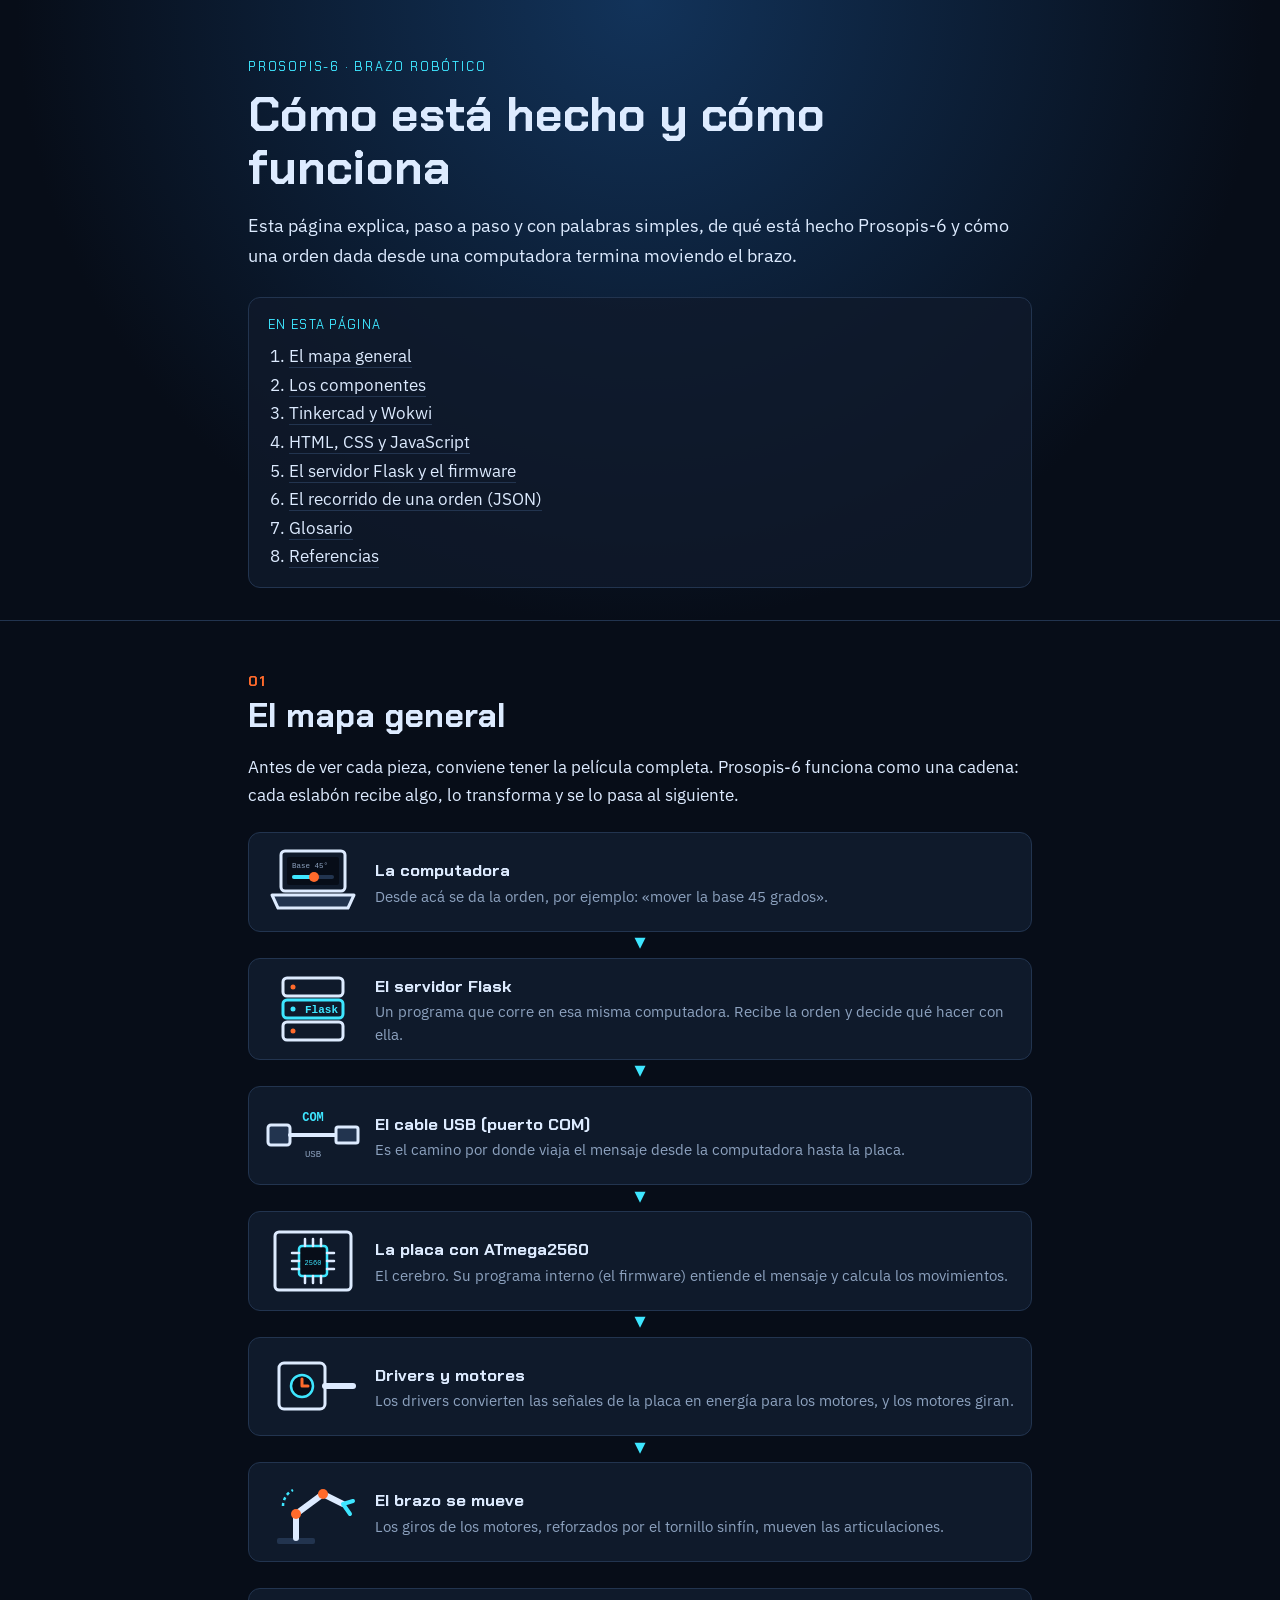
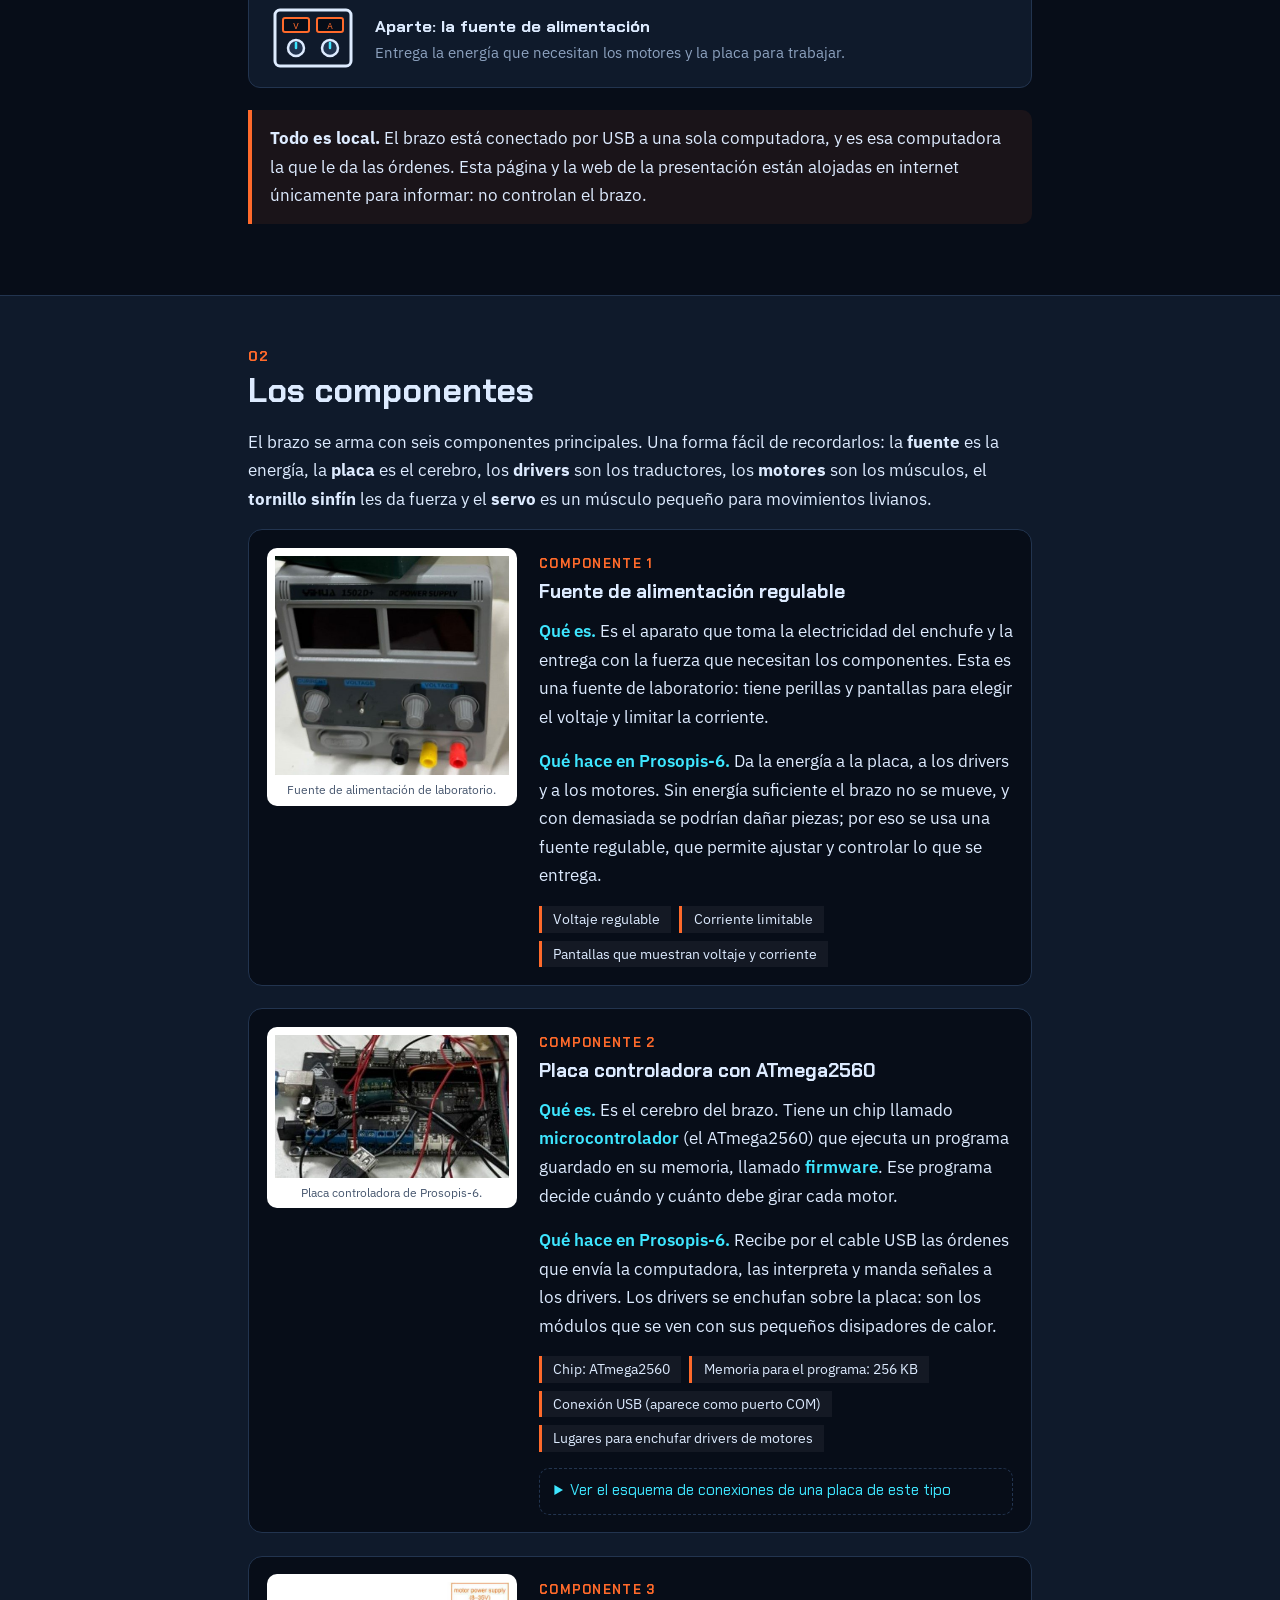
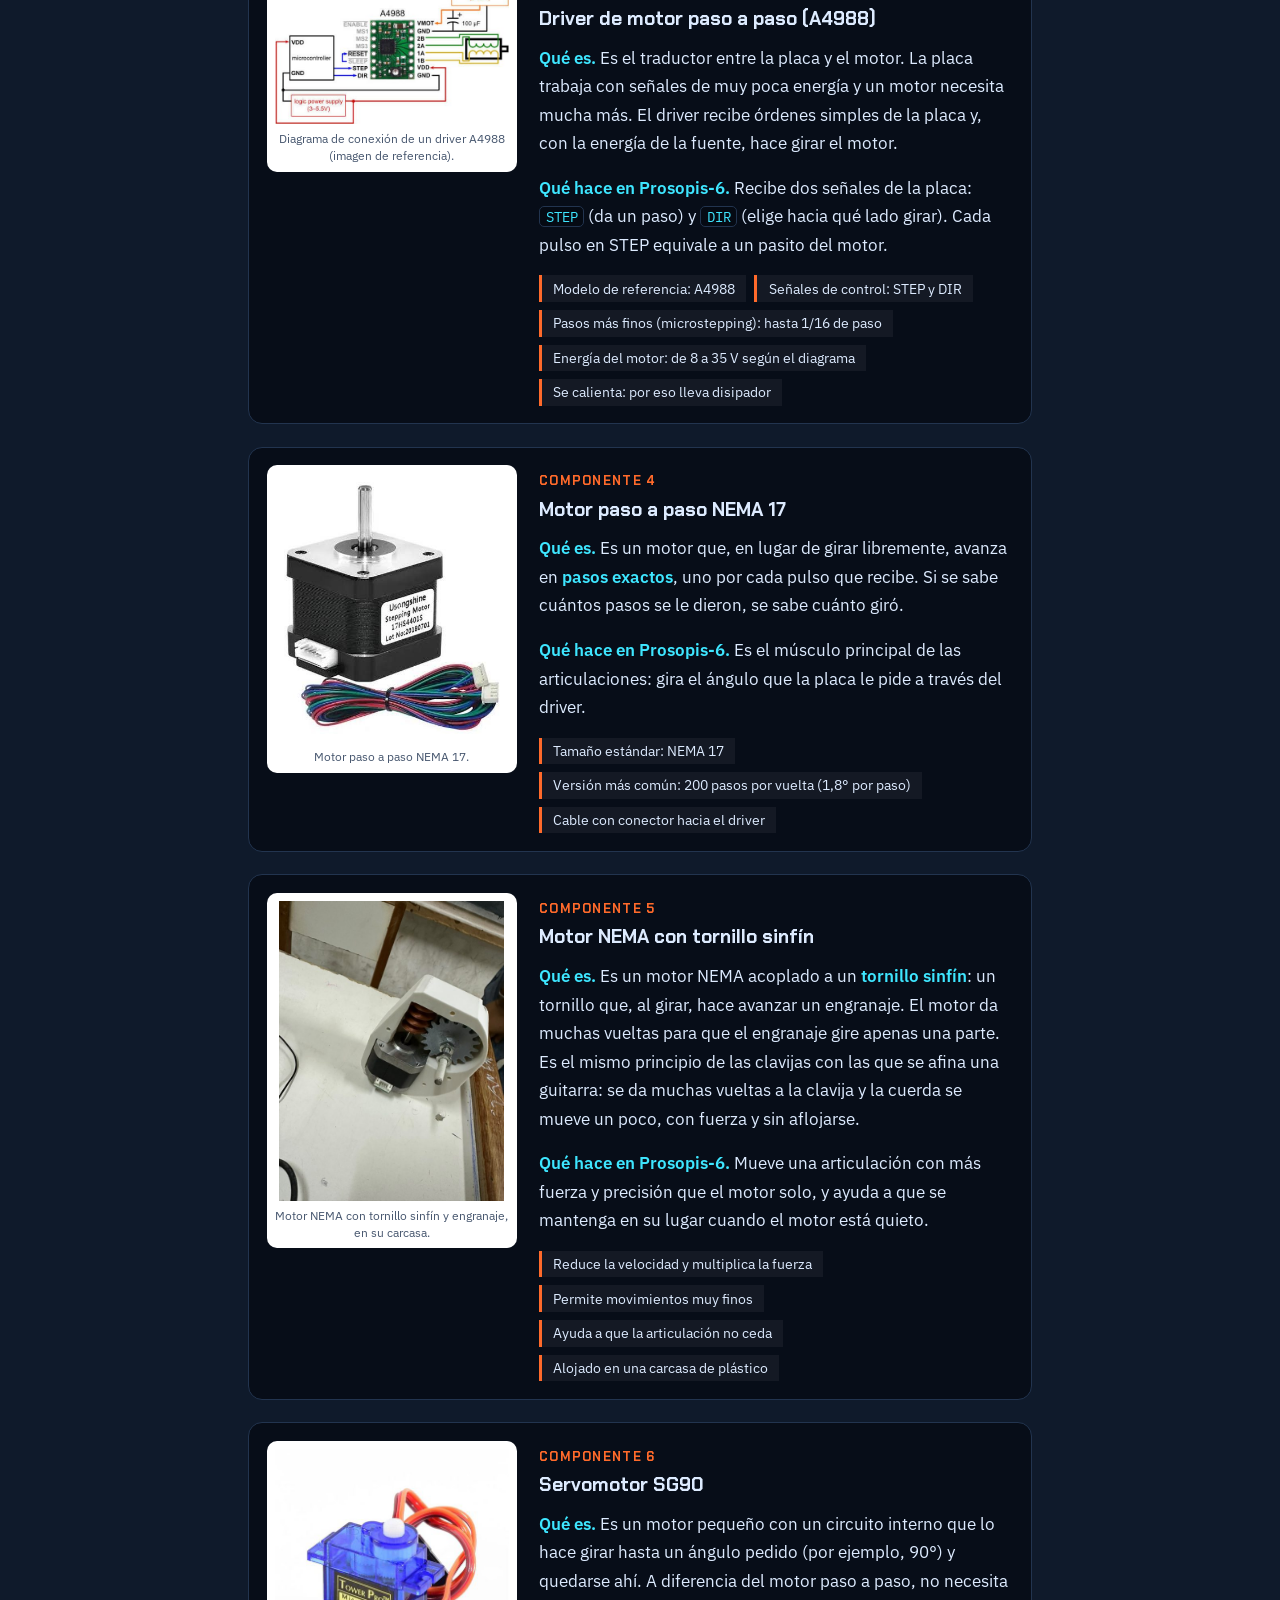
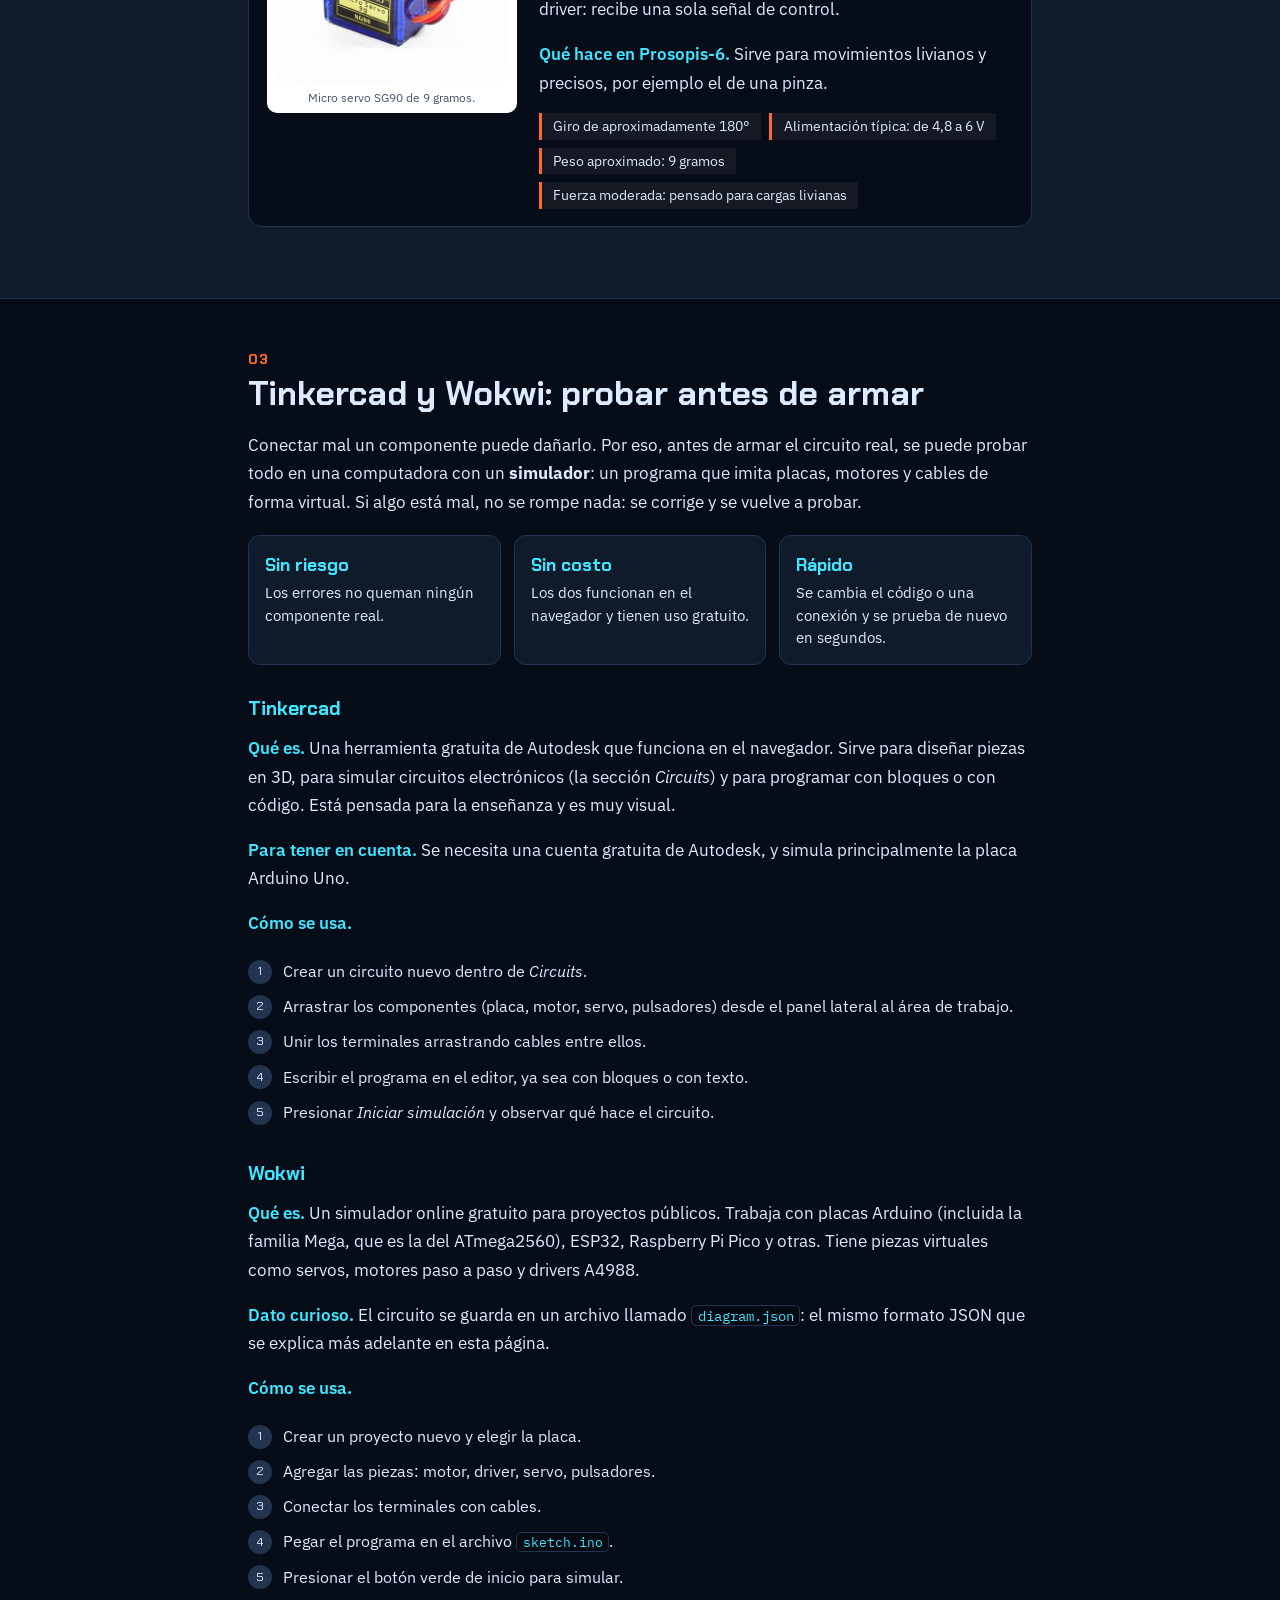
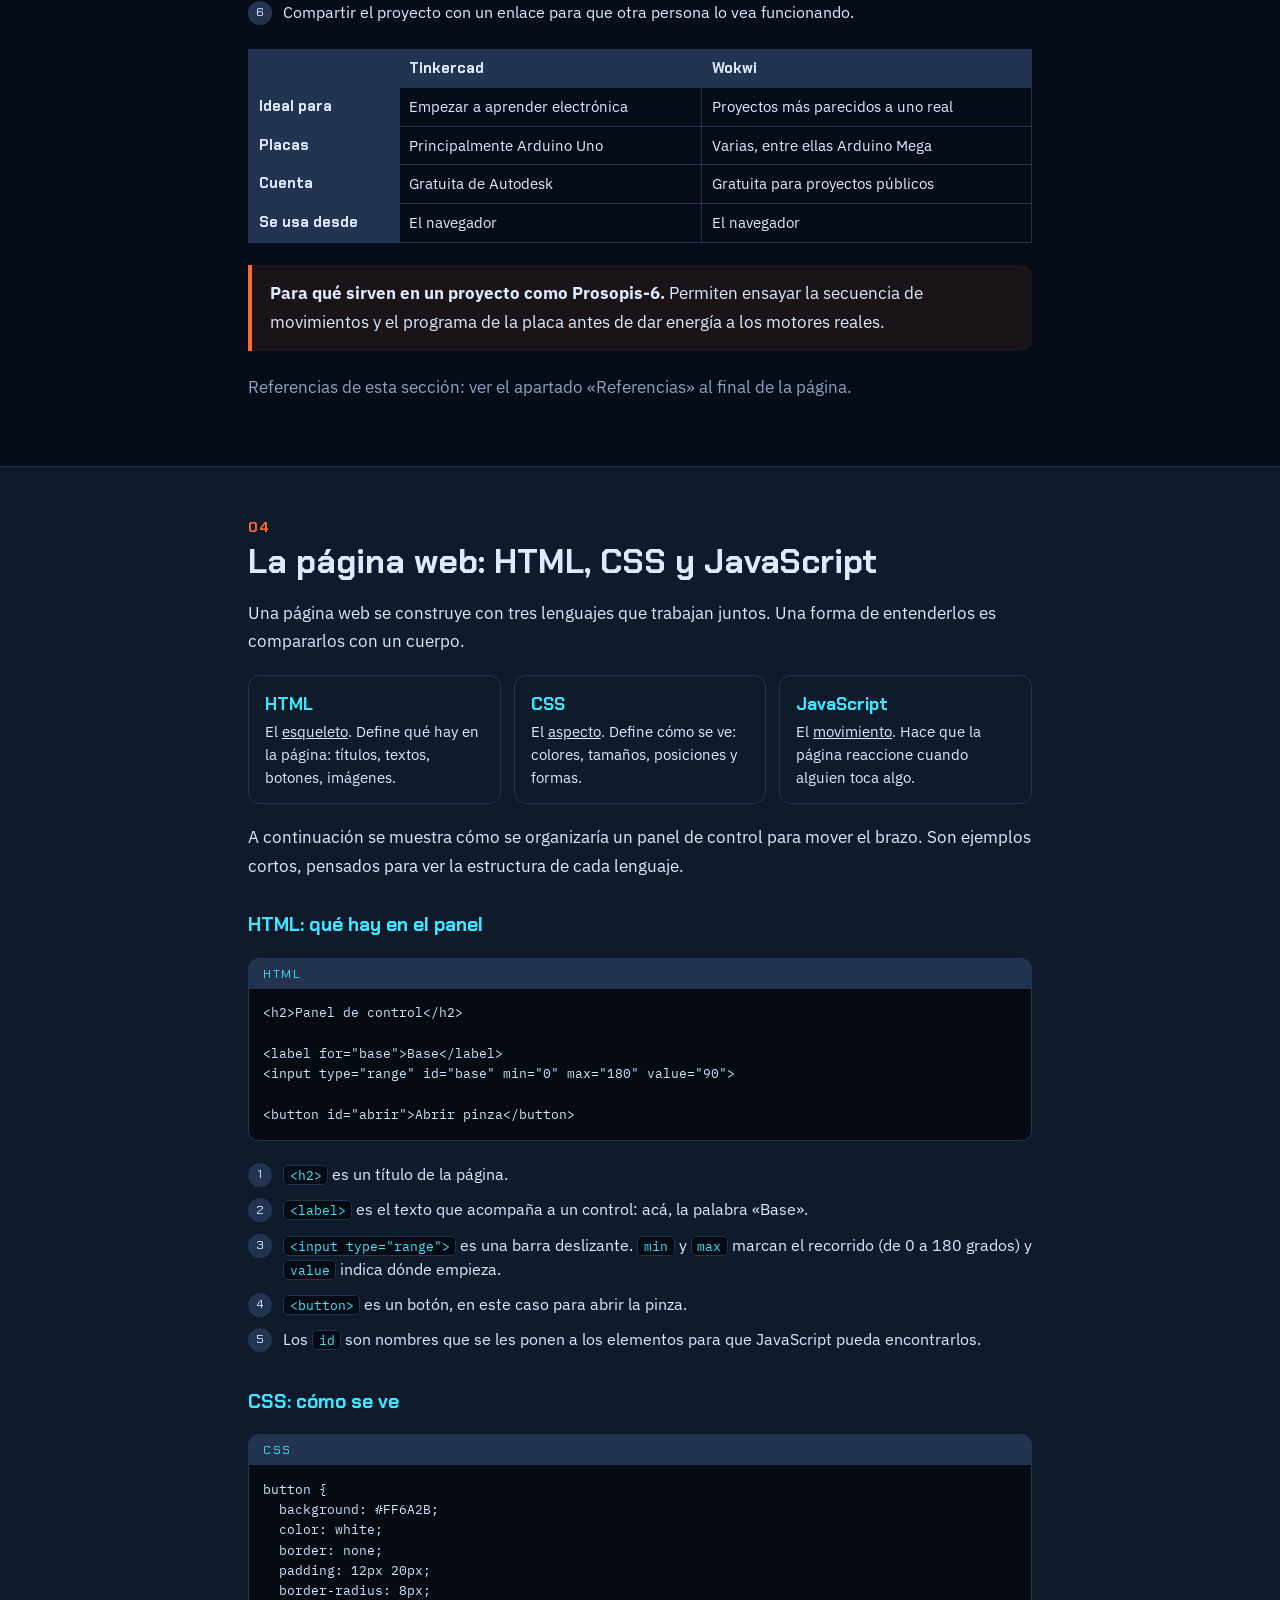
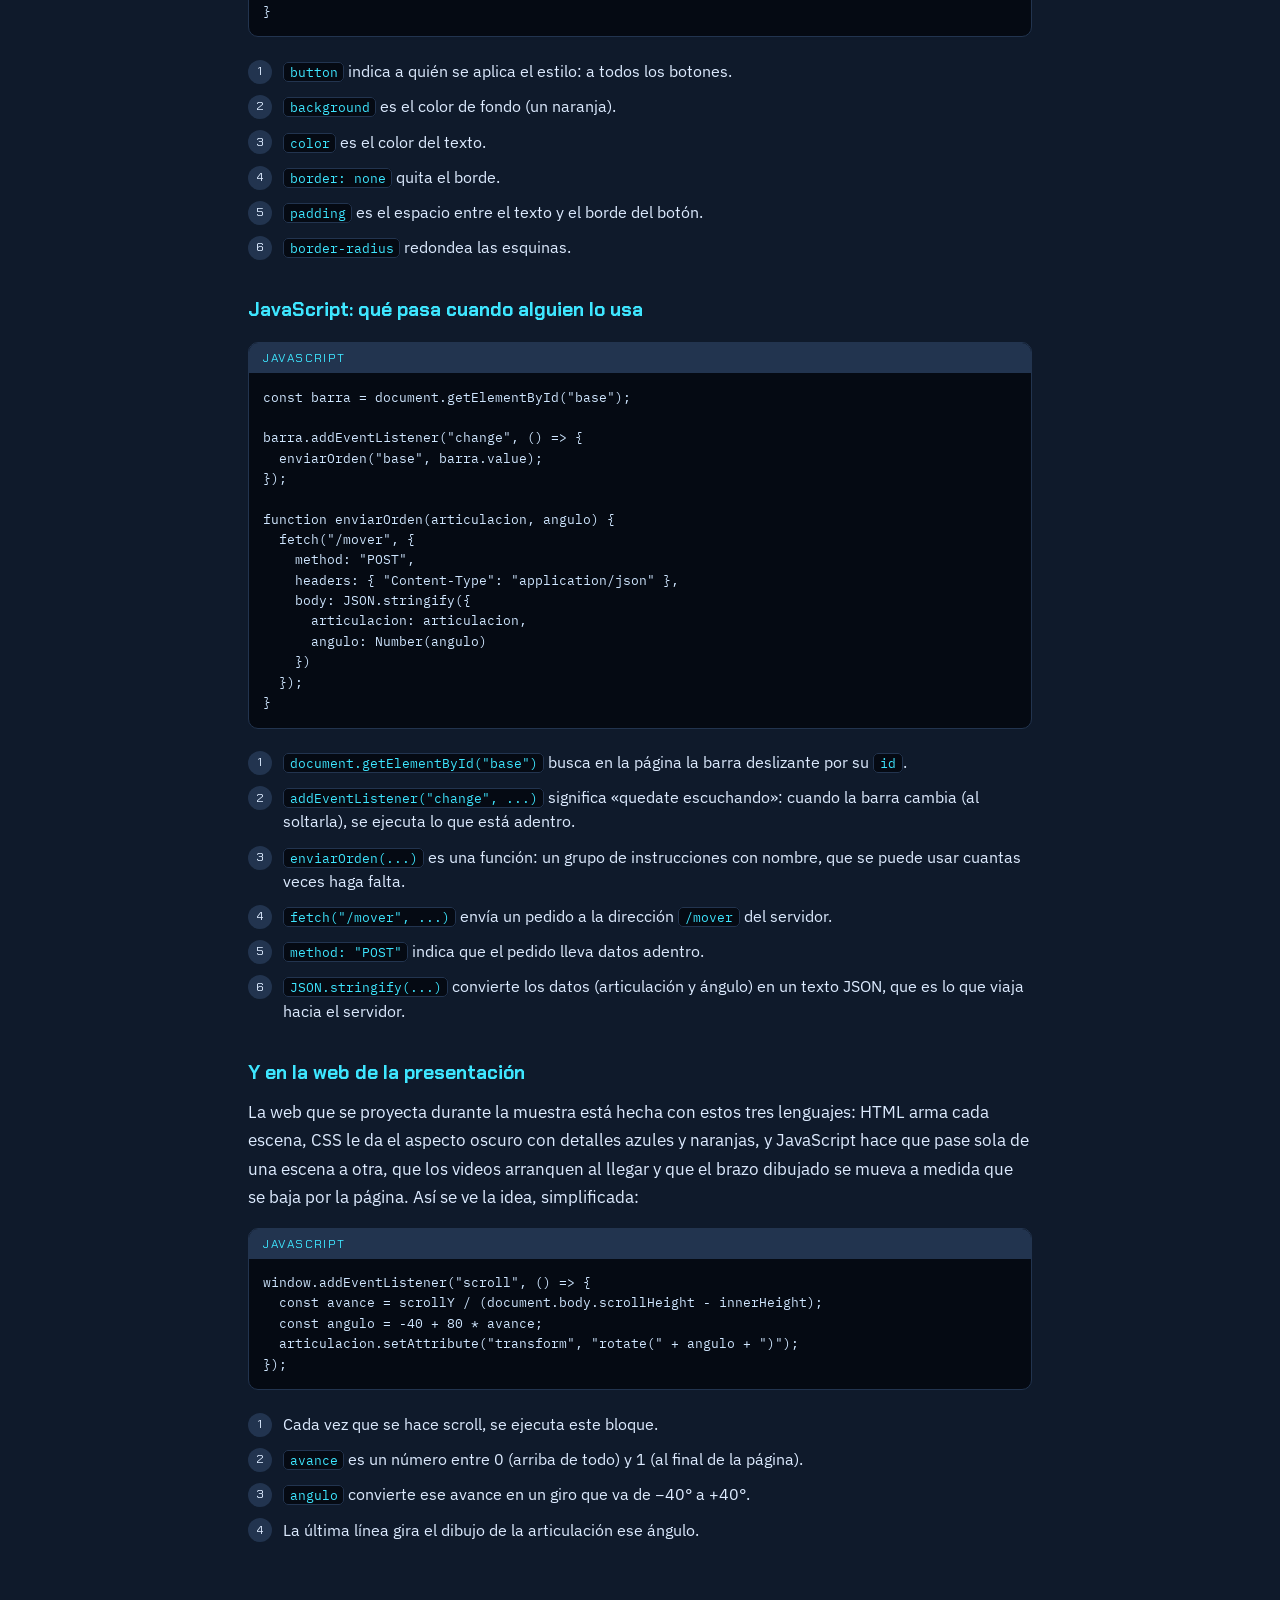
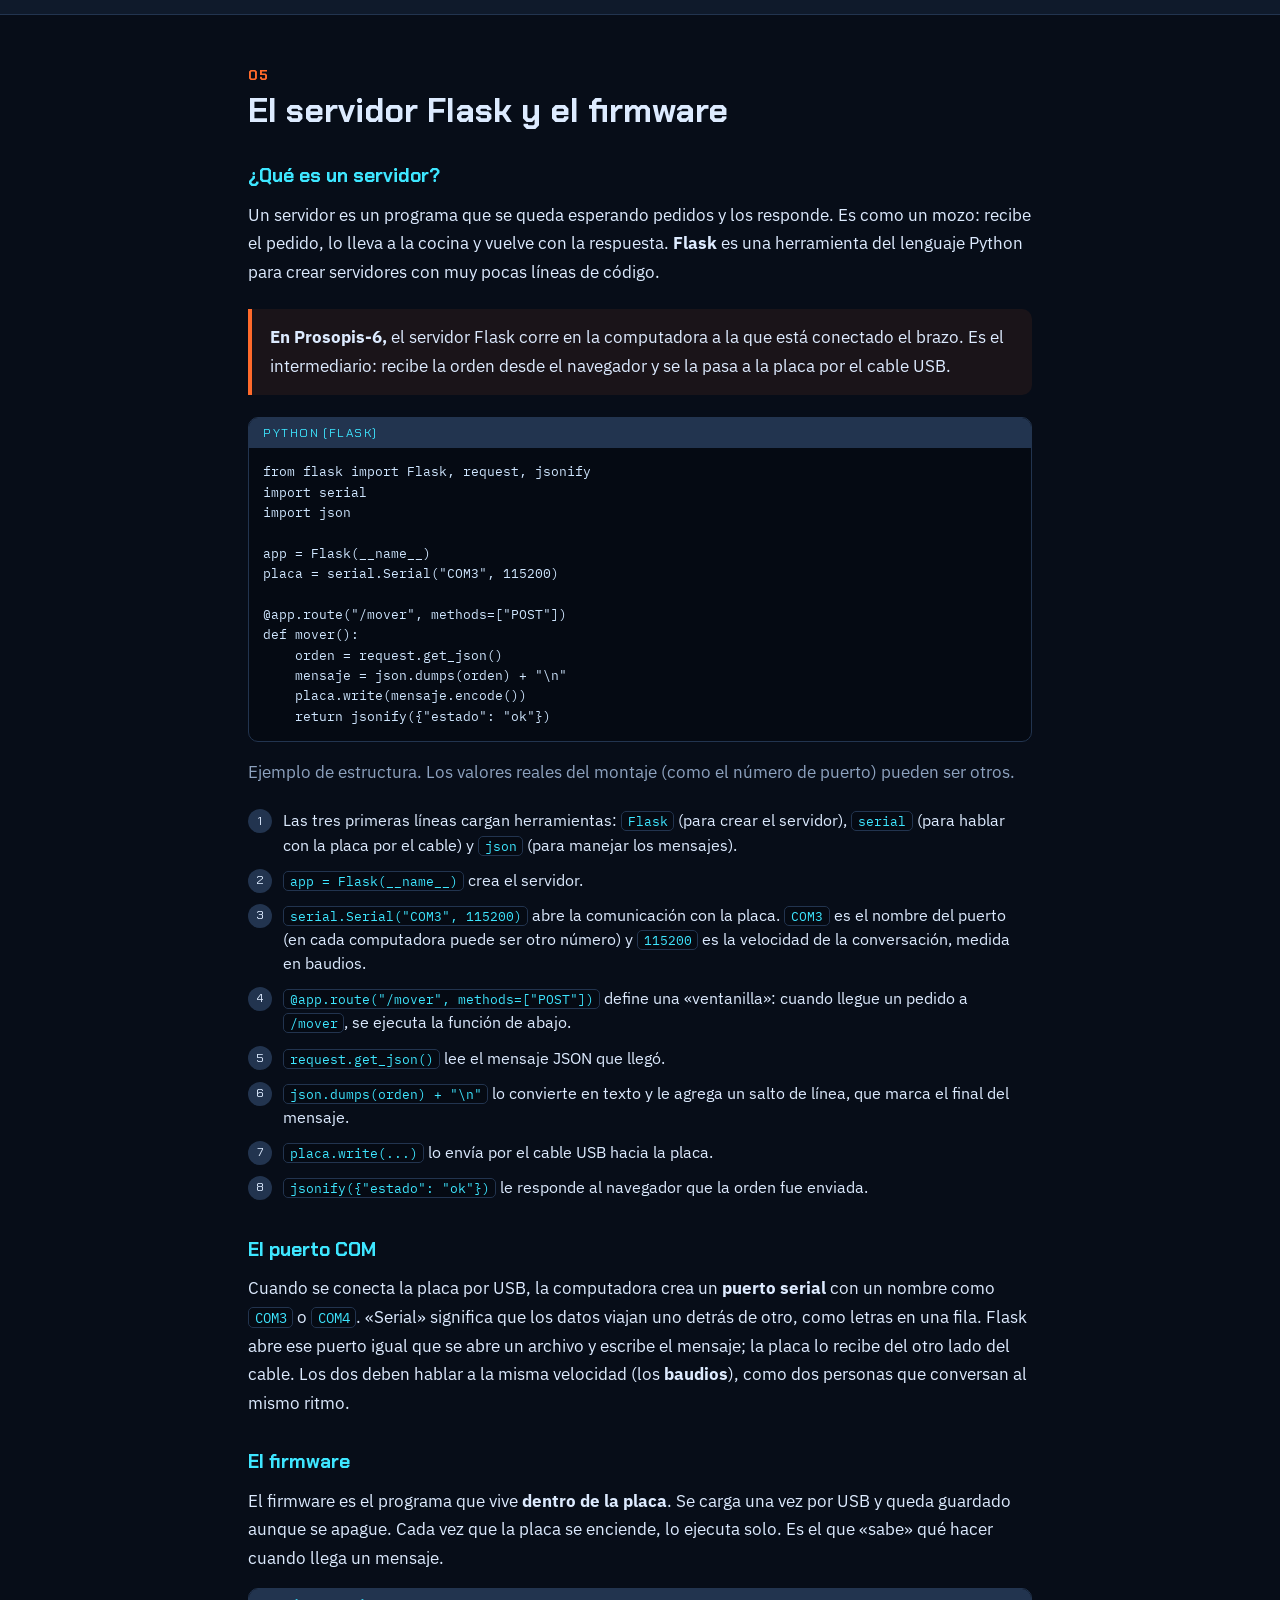
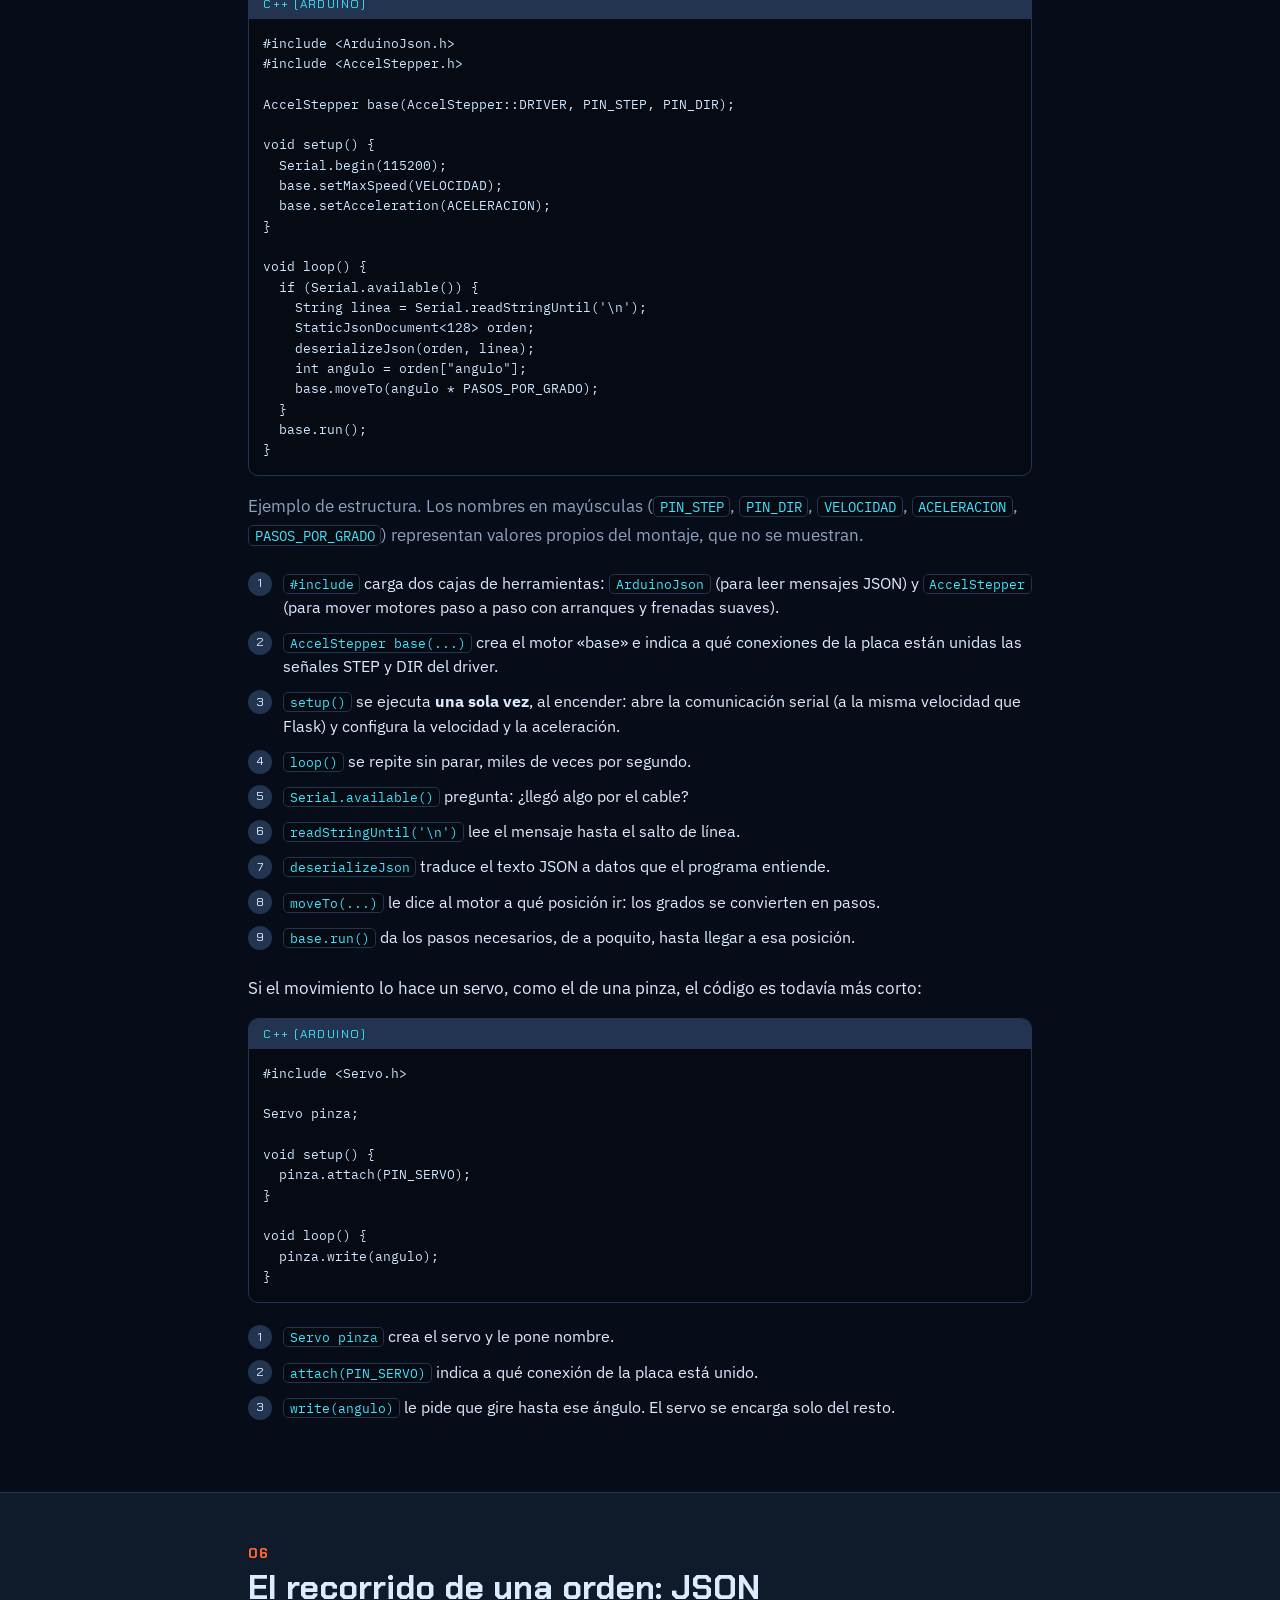
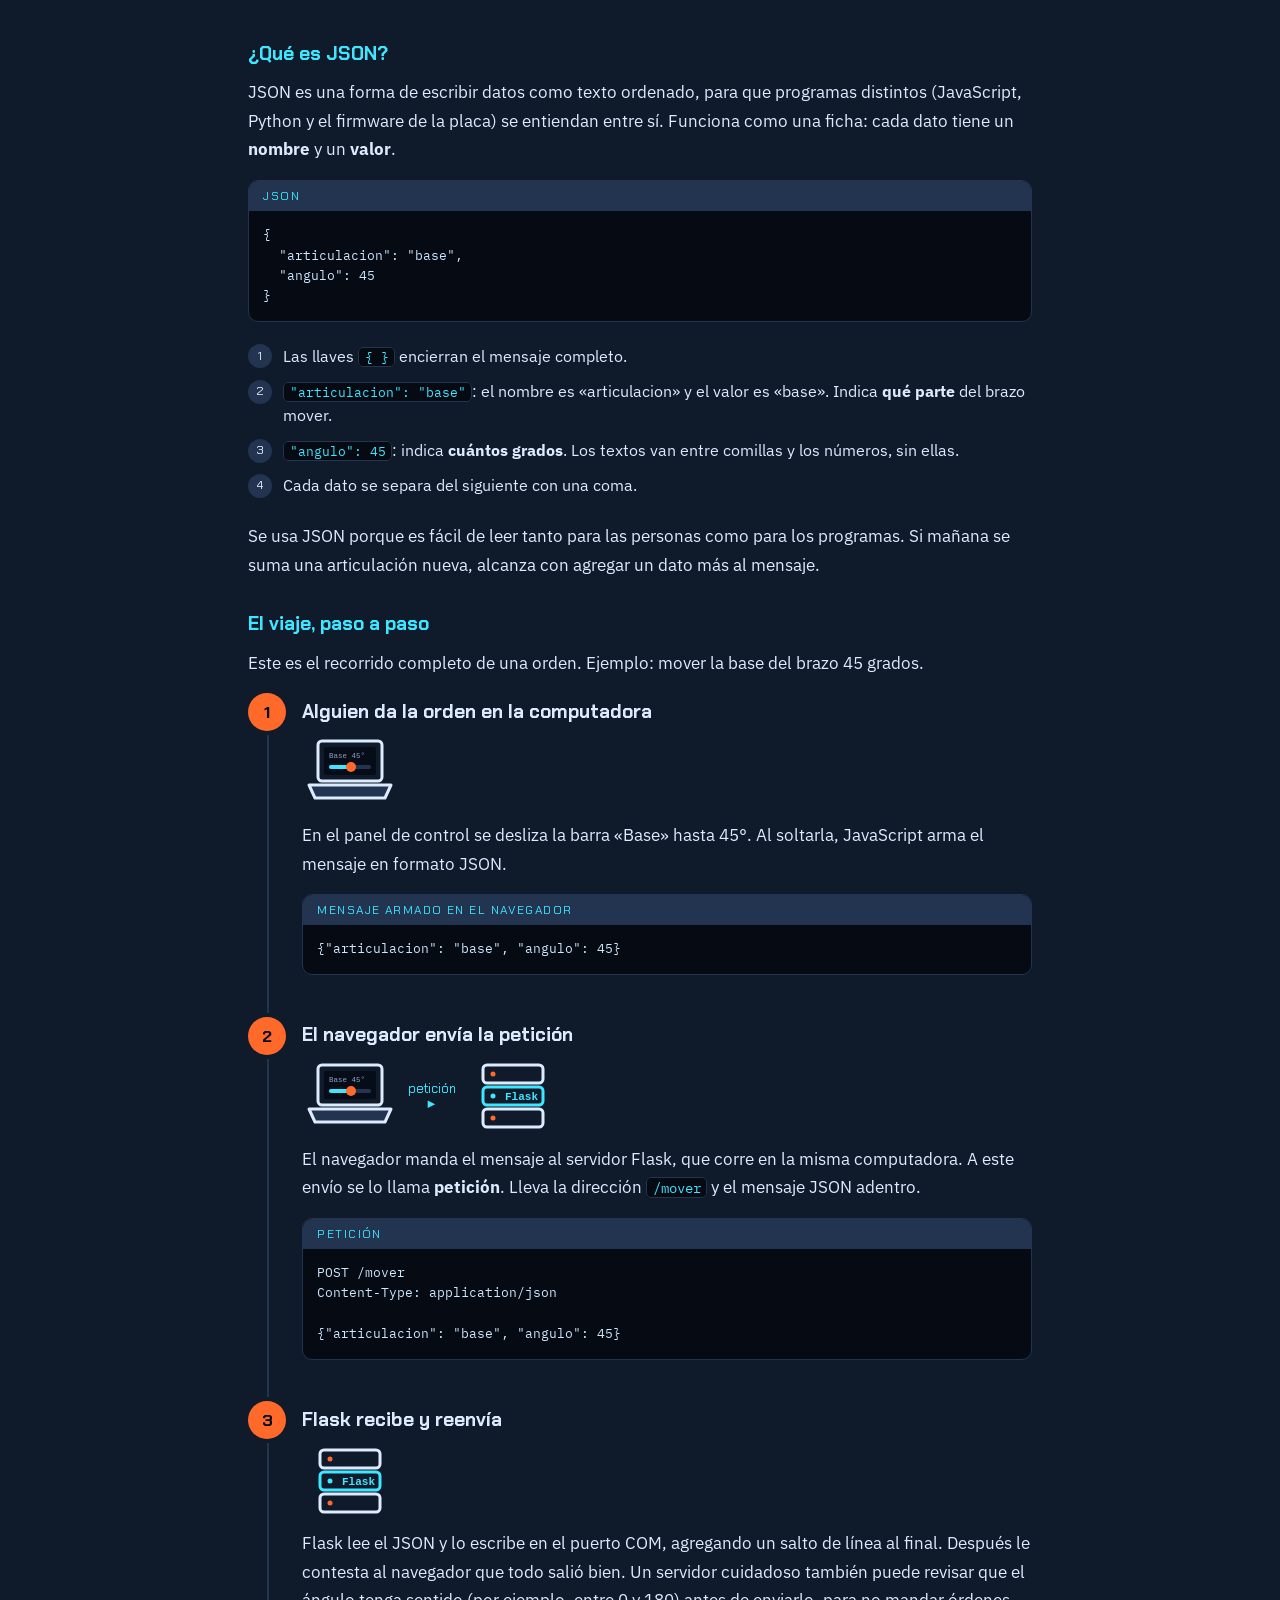
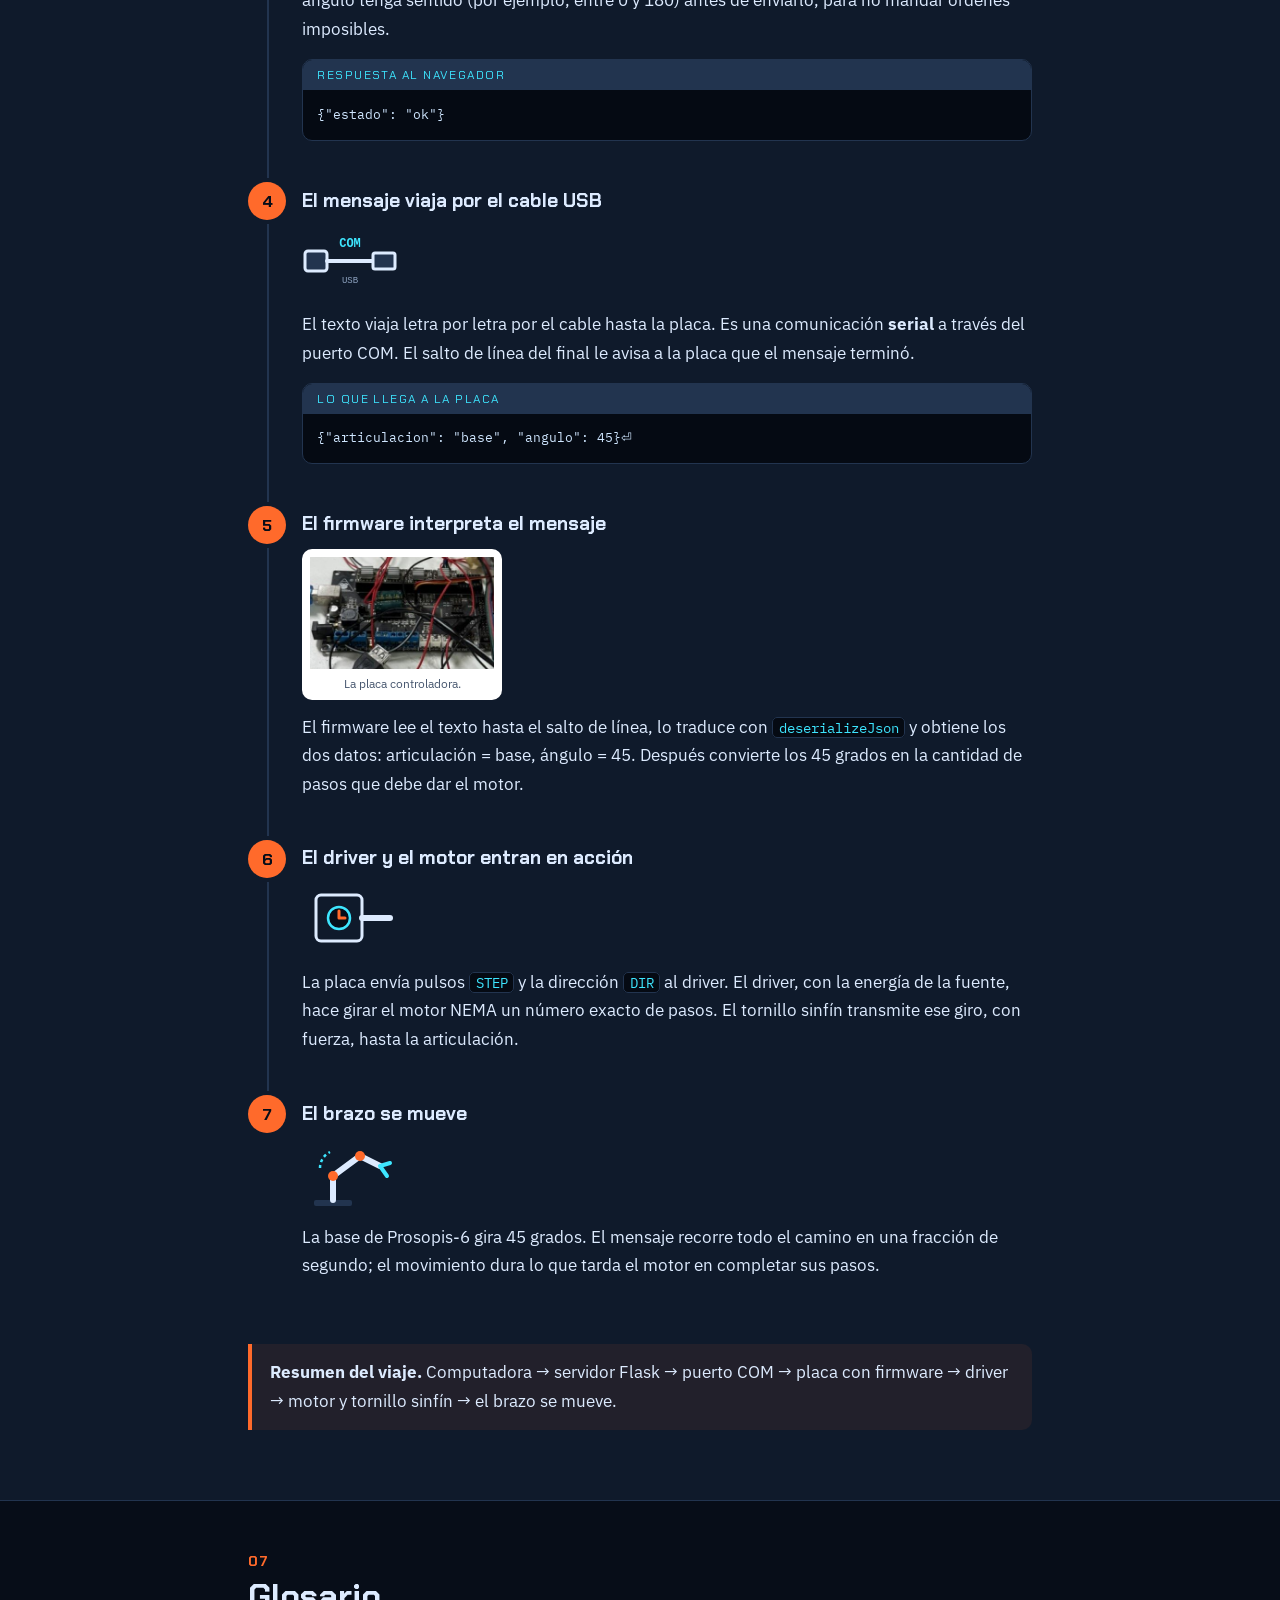
==== componentes.html @ f98a71db "agregado de la vista componentes" ====
<!DOCTYPE html>
<html lang="es">
<head>
<meta charset="UTF-8">
<meta name="viewport" content="width=device-width, initial-scale=1">
<meta name="robots" content="noindex, nofollow">
<meta name="theme-color" content="#070D18">
<title>Componentes y funcionamiento | Prosopis-6</title>
<link rel="preconnect" href="https://fonts.googleapis.com">
<link rel="preconnect" href="https://fonts.gstatic.com" crossorigin>
<link href="https://fonts.googleapis.com/css2?family=Chakra+Petch:wght@500;700&family=IBM+Plex+Sans:wght@300;400;500;600&family=IBM+Plex+Mono:wght@400&display=swap" rel="stylesheet">
<style>:root{--abismo:#070D18;--acero:#0F1A2B;--linea:#22344F;--hielo:#DDEBFF;--niebla:#8DA2BF;--cian:#3EE6FF;--senal:#FF6A2B}
*{box-sizing:border-box}
html{scroll-behavior:smooth}
body{margin:0;background:var(--abismo);color:var(--hielo);font-family:'IBM Plex Sans',system-ui,sans-serif;font-weight:400;line-height:1.7;font-size:1.02rem;overflow-wrap:anywhere}
h1,h2,h3,.etq,.num,.lang,summary{font-family:'Chakra Petch',system-ui,sans-serif}
h1{font-size:clamp(2rem,7vw,3rem);line-height:1.1;margin:.3rem 0 1rem;font-weight:700}
h2{font-size:clamp(1.5rem,5vw,2.1rem);line-height:1.2;margin:0 0 1rem;font-weight:700}
h3{font-size:1.2rem;margin:0 0 .5rem;font-weight:700;color:var(--hielo)}
p{margin:0 0 1rem}
.wrap{max-width:820px;margin:0 auto;padding:0 18px}
header{padding:3.2rem 0 2rem;background:radial-gradient(circle at 50% 0,#12335a,var(--abismo) 70%)}
.etq{display:inline-block;letter-spacing:.14em;text-transform:uppercase;font-size:.8rem;color:var(--cian);margin-bottom:.4rem}
.lead{font-size:1.12rem;color:var(--hielo)}
.muted{color:var(--niebla)}
.indice{margin-top:1.6rem;border:1px solid var(--linea);background:rgba(15,26,43,.8);border-radius:12px;padding:1rem 1.2rem}
.indice p{margin:0 0 .4rem;font-family:'Chakra Petch',sans-serif;color:var(--cian);letter-spacing:.1em;text-transform:uppercase;font-size:.8rem}
.indice ol{margin:0;padding-left:1.3rem}
.indice a{color:var(--hielo);text-decoration:none;border-bottom:1px solid var(--linea)}
section.bloque{padding:3rem 0;border-top:1px solid var(--linea);scroll-margin-top:10px}
section.alt{background:var(--acero)}
.sec-num{font-family:'Chakra Petch',sans-serif;color:var(--senal);font-weight:700;letter-spacing:.1em;font-size:.9rem;display:block;margin-bottom:.2rem}
.aviso{border-left:4px solid var(--senal);background:rgba(255,106,43,.08);padding:.9rem 1.1rem;border-radius:0 10px 10px 0;margin:1.4rem 0}
.aviso p{margin:0}
.cadena{list-style:none;margin:1.4rem 0;padding:0}
.cadena li{display:grid;grid-template-columns:96px minmax(0,1fr);gap:14px;align-items:center;background:var(--acero);border:1px solid var(--linea);border-radius:12px;padding:.8rem 1rem;position:relative;margin-bottom:26px}
.cadena li:not(:last-child)::after{content:"\25BC";position:absolute;left:50%;bottom:-24px;transform:translateX(-50%);color:var(--cian);font-size:.9rem}
.cadena b{display:block;font-family:'Chakra Petch',sans-serif;font-size:1.05rem}
.cadena span.t{color:var(--niebla);font-size:.95rem;line-height:1.5;display:block}
.ico{width:96px;height:72px;display:block}
.comp{display:grid;grid-template-columns:minmax(0,1fr);gap:1rem;background:var(--abismo);border:1px solid var(--linea);border-radius:14px;padding:1.1rem;margin-bottom:1.4rem}
.alt .comp{background:var(--abismo)}
.comp .n{font-family:'Chakra Petch',sans-serif;color:var(--senal);font-weight:700;letter-spacing:.1em;font-size:.8rem}
.foto{background:#fff;border-radius:10px;padding:8px;text-align:center;align-self:start}
.foto img{max-width:100%;max-height:300px;width:auto;height:auto;display:block;margin:0 auto}
.foto figcaption{color:#46566e;font-size:.78rem;line-height:1.35;margin-top:6px}
.foto{margin:0}
.comp p b,.lbl{color:var(--cian);font-weight:600}
.datos{list-style:none;padding:0;margin:.6rem 0 0;display:flex;flex-wrap:wrap;gap:.5rem}
.datos li{border-left:3px solid var(--senal);background:rgba(255,255,255,.05);padding:.2rem .7rem;font-size:.9rem;line-height:1.4}
details{margin-top:1rem;border:1px dashed var(--linea);border-radius:10px;padding:.6rem .9rem}
summary{cursor:pointer;color:var(--cian);font-size:.95rem}
details .foto{margin-top:.8rem}
details p{margin:.6rem 0 0;font-size:.9rem;color:var(--niebla)}
.codigo{position:relative;margin:1rem 0;border:1px solid var(--linea);border-radius:10px;background:#050A13;overflow:hidden}
.lang{display:block;background:var(--linea);color:var(--cian);font-size:.75rem;letter-spacing:.12em;text-transform:uppercase;padding:.3rem .9rem}
pre{margin:0;padding:.9rem;overflow-x:auto;font-family:'IBM Plex Mono',ui-monospace,Consolas,monospace;font-size:.82rem;line-height:1.55;color:#cfe6ff;tab-size:2}
code{font-family:'IBM Plex Mono',ui-monospace,Consolas,monospace}
p code,li code,td code{background:#050A13;border:1px solid var(--linea);border-radius:5px;padding:0 .35rem;font-size:.85em;color:var(--cian)}
.explica{margin:.6rem 0 1.2rem;padding-left:0;list-style:none;counter-reset:l}
.explica li{counter-increment:l;position:relative;padding:.35rem 0 .35rem 2.2rem;font-size:.97rem;line-height:1.55}
.explica li::before{content:counter(l);position:absolute;left:0;top:.4rem;width:1.5rem;height:1.5rem;border-radius:50%;background:var(--linea);color:var(--hielo);font-size:.78rem;display:grid;place-items:center;font-family:'Chakra Petch',sans-serif}
.tres{display:grid;gap:.8rem;margin:1.2rem 0}
.tres div{background:var(--acero);border:1px solid var(--linea);border-radius:12px;padding:.9rem 1rem}
.tres b{font-family:'Chakra Petch',sans-serif;font-size:1.1rem;color:var(--cian);display:block}
.tres span{font-size:.95rem;color:var(--hielo);line-height:1.5;display:block}
.tabla{width:100%;border-collapse:collapse;margin:1rem 0;font-size:.93rem}
.tabla th,.tabla td{border:1px solid var(--linea);padding:.5rem .6rem;text-align:left;vertical-align:top;line-height:1.45}
.tabla th{background:var(--linea);font-family:'Chakra Petch',sans-serif;color:var(--hielo)}
.paso{display:grid;grid-template-columns:40px minmax(0,1fr);gap:0 14px;position:relative;padding-bottom:1.6rem}
.paso:not(:last-child)::before{content:"";position:absolute;left:19px;top:42px;bottom:4px;width:2px;background:var(--linea)}
.num{width:38px;height:38px;border-radius:50%;background:var(--senal);color:var(--abismo);font-weight:700;display:grid;place-items:center;font-size:1.05rem}
.paso h3{margin-top:.15rem}
.paso>div{min-width:0}
.vis{display:flex;align-items:center;gap:.6rem;flex-wrap:wrap;margin:.4rem 0 .8rem}
.vis .flecha{color:var(--cian);font-family:'Chakra Petch',sans-serif;font-size:.8rem;text-align:center;line-height:1.2}
.vis .foto{max-width:200px}
.gloss{margin:0;padding:0}
.gloss dt{font-family:'Chakra Petch',sans-serif;color:var(--cian);font-weight:700;margin-top:1rem}
.gloss dd{margin:.15rem 0 0;color:var(--hielo)}
.refs{list-style:none;margin:.4rem 0 1.2rem;padding:0}
.refs li{padding:.45rem 0;border-bottom:1px solid var(--linea);font-size:.93rem;line-height:1.45}
.refs code{display:block;margin-top:.15rem;word-break:break-all;background:none;border:0;padding:0}
h3.sub{margin-top:1.8rem;color:var(--cian)}
footer{padding:2.4rem 0 3rem;border-top:1px solid var(--linea);background:#050A13}
footer p{color:var(--niebla);font-size:.9rem;margin:0 0 .5rem}
.volver{display:inline-block;margin-top:1rem;color:var(--hielo);border-bottom:1px solid var(--linea);text-decoration:none;font-size:.9rem}
@media (min-width:720px){
  .comp{grid-template-columns:250px minmax(0,1fr);gap:1.4rem}
  .tres{grid-template-columns:repeat(3,1fr)}
  body{font-size:1.05rem}
}
@media (max-width:560px){
  pre{white-space:pre-wrap;overflow-wrap:anywhere;font-size:.78rem}
}
@media (max-width:420px){
  .cadena li{grid-template-columns:76px minmax(0,1fr)}
  .ico{width:76px;height:57px}
}</style>
</head>
<body id="inicio">

<svg width="0" height="0" style="position:absolute" aria-hidden="true">
<symbol id="i-pc" viewBox="0 0 96 72"><rect x="16" y="5" width="64" height="40" rx="4" fill="#0F1A2B" stroke="#DDEBFF" stroke-width="3"/><rect x="22" y="11" width="52" height="28" rx="2" fill="#070D18"/><text x="27" y="22" font-size="7.5" fill="#8DA2BF" font-family="monospace">Base 45°</text><rect x="27" y="29" width="42" height="4" rx="2" fill="#22344F"/><rect x="27" y="29" width="22" height="4" rx="2" fill="#3EE6FF"/><circle cx="49" cy="31" r="5" fill="#FF6A2B"/><path d="M7 49H89L83 62H13Z" fill="#22344F" stroke="#DDEBFF" stroke-width="3" stroke-linejoin="round"/></symbol>
<symbol id="i-srv" viewBox="0 0 96 72"><rect x="18" y="5" width="60" height="18" rx="4" fill="#0F1A2B" stroke="#DDEBFF" stroke-width="3"/><rect x="18" y="27" width="60" height="18" rx="4" fill="#0F1A2B" stroke="#3EE6FF" stroke-width="3"/><rect x="18" y="49" width="60" height="18" rx="4" fill="#0F1A2B" stroke="#DDEBFF" stroke-width="3"/><circle cx="28" cy="14" r="2.5" fill="#FF6A2B"/><circle cx="28" cy="58" r="2.5" fill="#FF6A2B"/><circle cx="28" cy="36" r="2.5" fill="#3EE6FF"/><text x="40" y="40" font-size="11" fill="#3EE6FF" font-family="monospace" font-weight="bold">Flask</text></symbol>
<symbol id="i-usb" viewBox="0 0 96 72"><rect x="3" y="26" width="22" height="20" rx="3" fill="#22344F" stroke="#DDEBFF" stroke-width="3"/><path d="M25 36H71" stroke="#DDEBFF" stroke-width="4" stroke-linecap="round"/><rect x="71" y="28" width="22" height="16" rx="2" fill="#22344F" stroke="#DDEBFF" stroke-width="3"/><text x="48" y="22" font-size="12" fill="#3EE6FF" text-anchor="middle" font-family="monospace" font-weight="bold">COM</text><text x="48" y="58" font-size="9" fill="#8DA2BF" text-anchor="middle" font-family="monospace">USB</text></symbol>
<symbol id="i-placa" viewBox="0 0 96 72"><rect x="10" y="7" width="76" height="58" rx="4" fill="#0F1A2B" stroke="#DDEBFF" stroke-width="3"/><rect x="34" y="21" width="28" height="30" rx="3" fill="#070D18" stroke="#3EE6FF" stroke-width="2.5"/><path d="M40 21V14M48 21V14M56 21V14M40 51V58M48 51V58M56 51V58M34 28H27M34 36H27M34 44H27M62 28H69M62 36H69M62 44H69" stroke="#DDEBFF" stroke-width="2.5" stroke-linecap="round"/><text x="48" y="40" font-size="7" fill="#3EE6FF" text-anchor="middle" font-family="monospace">2560</text></symbol>
<symbol id="i-motor" viewBox="0 0 96 72"><rect x="14" y="12" width="46" height="46" rx="5" fill="#0F1A2B" stroke="#DDEBFF" stroke-width="3"/><circle cx="37" cy="35" r="11" fill="#070D18" stroke="#3EE6FF" stroke-width="2.5"/><path d="M60 35H88" stroke="#DDEBFF" stroke-width="6" stroke-linecap="round"/><path d="M37 28V35H43" stroke="#FF6A2B" stroke-width="3" stroke-linecap="round" stroke-linejoin="round" fill="none"/></symbol>
<symbol id="i-brazo" viewBox="0 0 96 72"><rect x="12" y="62" width="38" height="6" rx="2" fill="#22344F"/><path d="M31 62V38L58 18L78 28" stroke="#DDEBFF" stroke-width="6" stroke-linecap="round" stroke-linejoin="round" fill="none"/><circle cx="31" cy="38" r="5" fill="#FF6A2B"/><circle cx="58" cy="18" r="5" fill="#FF6A2B"/><path d="M78 28L88 25M78 28L85 38" stroke="#3EE6FF" stroke-width="4" stroke-linecap="round"/><path d="M18 30A18 18 0 0 1 28 14" stroke="#3EE6FF" stroke-width="2.5" fill="none" stroke-dasharray="3 3"/></symbol>
<symbol id="i-fuente" viewBox="0 0 96 72"><rect x="10" y="8" width="76" height="56" rx="5" fill="#0F1A2B" stroke="#DDEBFF" stroke-width="3"/><rect x="18" y="16" width="26" height="14" rx="2" fill="#070D18" stroke="#FF6A2B" stroke-width="2"/><rect x="52" y="16" width="26" height="14" rx="2" fill="#070D18" stroke="#FF6A2B" stroke-width="2"/><text x="31" y="27" font-size="9" fill="#FF6A2B" text-anchor="middle" font-family="monospace">V</text><text x="65" y="27" font-size="9" fill="#FF6A2B" text-anchor="middle" font-family="monospace">A</text><circle cx="31" cy="46" r="8" fill="#22344F" stroke="#DDEBFF" stroke-width="2.5"/><circle cx="65" cy="46" r="8" fill="#22344F" stroke="#DDEBFF" stroke-width="2.5"/><path d="M31 41V46M65 41V46" stroke="#3EE6FF" stroke-width="2.5" stroke-linecap="round"/></symbol>
</svg>

<header><div class="wrap">
<p class="etq">Prosopis-6 · Brazo robótico</p>
<h1>Cómo está hecho y cómo funciona</h1>
<p class="lead">Esta página explica, paso a paso y con palabras simples, de qué está hecho Prosopis-6 y cómo una orden dada desde una computadora termina moviendo el brazo.</p>
<nav class="indice" aria-label="Contenido"><p>En esta página</p><ol><li><a href="#mapa">El mapa general</a></li><li><a href="#componentes">Los componentes</a></li><li><a href="#simuladores">Tinkercad y Wokwi</a></li><li><a href="#web">HTML, CSS y JavaScript</a></li><li><a href="#servidor">El servidor Flask y el firmware</a></li><li><a href="#json">El recorrido de una orden (JSON)</a></li><li><a href="#glosario">Glosario</a></li><li><a href="#referencias">Referencias</a></li></ol></nav>
</div></header>
<main>
<section class="bloque" id="mapa"><div class="wrap">
<span class="sec-num">01</span><h2>El mapa general</h2>
<p>Antes de ver cada pieza, conviene tener la película completa. Prosopis-6 funciona como una cadena: cada eslabón recibe algo, lo transforma y se lo pasa al siguiente.</p>
<ol class="cadena"><li><svg class="ico" viewBox="0 0 96 72" aria-hidden="true"><use href="#i-pc"/></svg><div><b>La computadora</b><span class="t">Desde acá se da la orden, por ejemplo: «mover la base 45 grados».</span></div></li><li><svg class="ico" viewBox="0 0 96 72" aria-hidden="true"><use href="#i-srv"/></svg><div><b>El servidor Flask</b><span class="t">Un programa que corre en esa misma computadora. Recibe la orden y decide qué hacer con ella.</span></div></li><li><svg class="ico" viewBox="0 0 96 72" aria-hidden="true"><use href="#i-usb"/></svg><div><b>El cable USB (puerto COM)</b><span class="t">Es el camino por donde viaja el mensaje desde la computadora hasta la placa.</span></div></li><li><svg class="ico" viewBox="0 0 96 72" aria-hidden="true"><use href="#i-placa"/></svg><div><b>La placa con ATmega2560</b><span class="t">El cerebro. Su programa interno (el firmware) entiende el mensaje y calcula los movimientos.</span></div></li><li><svg class="ico" viewBox="0 0 96 72" aria-hidden="true"><use href="#i-motor"/></svg><div><b>Drivers y motores</b><span class="t">Los drivers convierten las señales de la placa en energía para los motores, y los motores giran.</span></div></li><li><svg class="ico" viewBox="0 0 96 72" aria-hidden="true"><use href="#i-brazo"/></svg><div><b>El brazo se mueve</b><span class="t">Los giros de los motores, reforzados por el tornillo sinfín, mueven las articulaciones.</span></div></li></ol>
<div class="cadena" style="margin-top:0"><div style="display:grid;grid-template-columns:96px 1fr;gap:14px;align-items:center;background:#0F1A2B;border:1px solid #22344F;border-radius:12px;padding:.8rem 1rem"><svg class="ico" viewBox="0 0 96 72" aria-hidden="true"><use href="#i-fuente"/></svg><div><b style="font-family:Chakra Petch,sans-serif;font-size:1.05rem;display:block">Aparte: la fuente de alimentación</b><span class="t" style="color:#8DA2BF;font-size:.95rem;line-height:1.5;display:block">Entrega la energía que necesitan los motores y la placa para trabajar.</span></div></div></div>
<div class="aviso"><p><b>Todo es local.</b> El brazo está conectado por USB a una sola computadora, y es esa computadora la que le da las órdenes. Esta página y la web de la presentación están alojadas en internet únicamente para informar: no controlan el brazo.</p></div>
</div></section>
<section class="bloque alt" id="componentes"><div class="wrap">
<span class="sec-num">02</span><h2>Los componentes</h2>
<p>El brazo se arma con seis componentes principales. Una forma fácil de recordarlos: la <b>fuente</b> es la energía, la <b>placa</b> es el cerebro, los <b>drivers</b> son los traductores, los <b>motores</b> son los músculos, el <b>tornillo sinfín</b> les da fuerza y el <b>servo</b> es un músculo pequeño para movimientos livianos.</p>
<article class="comp"><figure class="foto"><img src="[data-uri]" alt="Fuente de alimentación de laboratorio."><figcaption>Fuente de alimentación de laboratorio.</figcaption></figure><div><span class="n">COMPONENTE 1</span><h3>Fuente de alimentación regulable</h3><p><b>Qué es.</b> Es el aparato que toma la electricidad del enchufe y la entrega con la fuerza que necesitan los componentes. Esta es una fuente de laboratorio: tiene perillas y pantallas para elegir el voltaje y limitar la corriente.</p><p><b>Qué hace en Prosopis-6.</b> Da la energía a la placa, a los drivers y a los motores. Sin energía suficiente el brazo no se mueve, y con demasiada se podrían dañar piezas; por eso se usa una fuente regulable, que permite ajustar y controlar lo que se entrega.</p><ul class="datos"><li>Voltaje regulable</li><li>Corriente limitable</li><li>Pantallas que muestran voltaje y corriente</li></ul></div></article>
<article class="comp"><figure class="foto"><img src="[data-uri]" alt="Placa controladora de Prosopis-6."><figcaption>Placa controladora de Prosopis-6.</figcaption></figure><div><span class="n">COMPONENTE 2</span><h3>Placa controladora con ATmega2560</h3><p><b>Qué es.</b> Es el cerebro del brazo. Tiene un chip llamado <b>microcontrolador</b> (el ATmega2560) que ejecuta un programa guardado en su memoria, llamado <b>firmware</b>. Ese programa decide cuándo y cuánto debe girar cada motor.</p><p><b>Qué hace en Prosopis-6.</b> Recibe por el cable USB las órdenes que envía la computadora, las interpreta y manda señales a los drivers. Los drivers se enchufan sobre la placa: son los módulos que se ven con sus pequeños disipadores de calor.</p><ul class="datos"><li>Chip: ATmega2560</li><li>Memoria para el programa: 256 KB</li><li>Conexión USB (aparece como puerto COM)</li><li>Lugares para enchufar drivers de motores</li></ul><details><summary>Ver el esquema de conexiones de una placa de este tipo</summary><figure class="foto"><img src="[data-uri]" alt="Esquema de conexiones de una placa de este tipo"><figcaption>Esquema de referencia de una placa similar.</figcaption></figure><p>Es una imagen de referencia: muestra todo lo que se puede conectar a una placa de este tipo. No todas las conexiones del esquema se usan en el brazo.</p></details></div></article>
<article class="comp"><figure class="foto"><img src="[data-uri]" alt="Diagrama de conexión de un driver A4988 (imagen de referencia)."><figcaption>Diagrama de conexión de un driver A4988 (imagen de referencia).</figcaption></figure><div><span class="n">COMPONENTE 3</span><h3>Driver de motor paso a paso (A4988)</h3><p><b>Qué es.</b> Es el traductor entre la placa y el motor. La placa trabaja con señales de muy poca energía y un motor necesita mucha más. El driver recibe órdenes simples de la placa y, con la energía de la fuente, hace girar el motor.</p><p><b>Qué hace en Prosopis-6.</b> Recibe dos señales de la placa: <code>STEP</code> (da un paso) y <code>DIR</code> (elige hacia qué lado girar). Cada pulso en STEP equivale a un pasito del motor.</p><ul class="datos"><li>Modelo de referencia: A4988</li><li>Señales de control: STEP y DIR</li><li>Pasos más finos (microstepping): hasta 1/16 de paso</li><li>Energía del motor: de 8 a 35 V según el diagrama</li><li>Se calienta: por eso lleva disipador</li></ul></div></article>
<article class="comp"><figure class="foto"><img src="[data-uri]" alt="Motor paso a paso NEMA 17."><figcaption>Motor paso a paso NEMA 17.</figcaption></figure><div><span class="n">COMPONENTE 4</span><h3>Motor paso a paso NEMA 17</h3><p><b>Qué es.</b> Es un motor que, en lugar de girar libremente, avanza en <b>pasos exactos</b>, uno por cada pulso que recibe. Si se sabe cuántos pasos se le dieron, se sabe cuánto giró.</p><p><b>Qué hace en Prosopis-6.</b> Es el músculo principal de las articulaciones: gira el ángulo que la placa le pide a través del driver.</p><ul class="datos"><li>Tamaño estándar: NEMA 17</li><li>Versión más común: 200 pasos por vuelta (1,8° por paso)</li><li>Cable con conector hacia el driver</li></ul></div></article>
<article class="comp"><figure class="foto"><img src="[data-uri]" alt="Motor NEMA con tornillo sinfín y engranaje, en su carcasa."><figcaption>Motor NEMA con tornillo sinfín y engranaje, en su carcasa.</figcaption></figure><div><span class="n">COMPONENTE 5</span><h3>Motor NEMA con tornillo sinfín</h3><p><b>Qué es.</b> Es un motor NEMA acoplado a un <b>tornillo sinfín</b>: un tornillo que, al girar, hace avanzar un engranaje. El motor da muchas vueltas para que el engranaje gire apenas una parte. Es el mismo principio de las clavijas con las que se afina una guitarra: se da muchas vueltas a la clavija y la cuerda se mueve un poco, con fuerza y sin aflojarse.</p><p><b>Qué hace en Prosopis-6.</b> Mueve una articulación con más fuerza y precisión que el motor solo, y ayuda a que se mantenga en su lugar cuando el motor está quieto.</p><ul class="datos"><li>Reduce la velocidad y multiplica la fuerza</li><li>Permite movimientos muy finos</li><li>Ayuda a que la articulación no ceda</li><li>Alojado en una carcasa de plástico</li></ul></div></article>
<article class="comp"><figure class="foto"><img src="[data-uri]" alt="Micro servo SG90 de 9 gramos."><figcaption>Micro servo SG90 de 9 gramos.</figcaption></figure><div><span class="n">COMPONENTE 6</span><h3>Servomotor SG90</h3><p><b>Qué es.</b> Es un motor pequeño con un circuito interno que lo hace girar hasta un ángulo pedido (por ejemplo, 90°) y quedarse ahí. A diferencia del motor paso a paso, no necesita driver: recibe una sola señal de control.</p><p><b>Qué hace en Prosopis-6.</b> Sirve para movimientos livianos y precisos, por ejemplo el de una pinza.</p><ul class="datos"><li>Giro de aproximadamente 180°</li><li>Alimentación típica: de 4,8 a 6 V</li><li>Peso aproximado: 9 gramos</li><li>Fuerza moderada: pensado para cargas livianas</li></ul></div></article>
</div></section>
<section class="bloque" id="simuladores"><div class="wrap">
<span class="sec-num">03</span><h2>Tinkercad y Wokwi: probar antes de armar</h2>
<p>Conectar mal un componente puede dañarlo. Por eso, antes de armar el circuito real, se puede probar todo en una computadora con un <b>simulador</b>: un programa que imita placas, motores y cables de forma virtual. Si algo está mal, no se rompe nada: se corrige y se vuelve a probar.</p>
<div class="tres"><div><b>Sin riesgo</b><span>Los errores no queman ningún componente real.</span></div><div><b>Sin costo</b><span>Los dos funcionan en el navegador y tienen uso gratuito.</span></div><div><b>Rápido</b><span>Se cambia el código o una conexión y se prueba de nuevo en segundos.</span></div></div>
<h3 class="sub">Tinkercad</h3>
<p><b class="lbl">Qué es.</b> Una herramienta gratuita de Autodesk que funciona en el navegador. Sirve para diseñar piezas en 3D, para simular circuitos electrónicos (la sección <i>Circuits</i>) y para programar con bloques o con código. Está pensada para la enseñanza y es muy visual.</p>
<p><b class="lbl">Para tener en cuenta.</b> Se necesita una cuenta gratuita de Autodesk, y simula principalmente la placa Arduino Uno.</p>
<p><b class="lbl">Cómo se usa.</b></p>
<ol class="explica"><li>Crear un circuito nuevo dentro de <i>Circuits</i>.</li><li>Arrastrar los componentes (placa, motor, servo, pulsadores) desde el panel lateral al área de trabajo.</li><li>Unir los terminales arrastrando cables entre ellos.</li><li>Escribir el programa en el editor, ya sea con bloques o con texto.</li><li>Presionar <i>Iniciar simulación</i> y observar qué hace el circuito.</li></ol>
<h3 class="sub">Wokwi</h3>
<p><b class="lbl">Qué es.</b> Un simulador online gratuito para proyectos públicos. Trabaja con placas Arduino (incluida la familia Mega, que es la del ATmega2560), ESP32, Raspberry Pi Pico y otras. Tiene piezas virtuales como servos, motores paso a paso y drivers A4988.</p>
<p><b class="lbl">Dato curioso.</b> El circuito se guarda en un archivo llamado <code>diagram.json</code>: el mismo formato JSON que se explica más adelante en esta página.</p>
<p><b class="lbl">Cómo se usa.</b></p>
<ol class="explica"><li>Crear un proyecto nuevo y elegir la placa.</li><li>Agregar las piezas: motor, driver, servo, pulsadores.</li><li>Conectar los terminales con cables.</li><li>Pegar el programa en el archivo <code>sketch.ino</code>.</li><li>Presionar el botón verde de inicio para simular.</li><li>Compartir el proyecto con un enlace para que otra persona lo vea funcionando.</li></ol>
<table class="tabla"><thead><tr><th></th><th>Tinkercad</th><th>Wokwi</th></tr></thead><tbody><tr><th>Ideal para</th><td>Empezar a aprender electrónica</td><td>Proyectos más parecidos a uno real</td></tr><tr><th>Placas</th><td>Principalmente Arduino Uno</td><td>Varias, entre ellas Arduino Mega</td></tr><tr><th>Cuenta</th><td>Gratuita de Autodesk</td><td>Gratuita para proyectos públicos</td></tr><tr><th>Se usa desde</th><td>El navegador</td><td>El navegador</td></tr></tbody></table>
<div class="aviso"><p><b>Para qué sirven en un proyecto como Prosopis-6.</b> Permiten ensayar la secuencia de movimientos y el programa de la placa antes de dar energía a los motores reales.</p></div>
<p class="muted">Referencias de esta sección: ver el apartado «Referencias» al final de la página.</p>
</div></section>
<section class="bloque alt" id="web"><div class="wrap">
<span class="sec-num">04</span><h2>La página web: HTML, CSS y JavaScript</h2>
<p>Una página web se construye con tres lenguajes que trabajan juntos. Una forma de entenderlos es compararlos con un cuerpo.</p>
<div class="tres"><div><b>HTML</b><span>El <u>esqueleto</u>. Define qué hay en la página: títulos, textos, botones, imágenes.</span></div><div><b>CSS</b><span>El <u>aspecto</u>. Define cómo se ve: colores, tamaños, posiciones y formas.</span></div><div><b>JavaScript</b><span>El <u>movimiento</u>. Hace que la página reaccione cuando alguien toca algo.</span></div></div>
<p>A continuación se muestra cómo se organizaría un panel de control para mover el brazo. Son ejemplos cortos, pensados para ver la estructura de cada lenguaje.</p>
<h3 class="sub">HTML: qué hay en el panel</h3>
<div class="codigo"><span class="lang">HTML</span><pre><code>&lt;h2&gt;Panel de control&lt;/h2&gt;

&lt;label for=&quot;base&quot;&gt;Base&lt;/label&gt;
&lt;input type=&quot;range&quot; id=&quot;base&quot; min=&quot;0&quot; max=&quot;180&quot; value=&quot;90&quot;&gt;

&lt;button id=&quot;abrir&quot;&gt;Abrir pinza&lt;/button&gt;</code></pre></div>
<ol class="explica"><li><code>&lt;h2&gt;</code> es un título de la página.</li><li><code>&lt;label&gt;</code> es el texto que acompaña a un control: acá, la palabra «Base».</li><li><code>&lt;input type="range"&gt;</code> es una barra deslizante. <code>min</code> y <code>max</code> marcan el recorrido (de 0 a 180 grados) y <code>value</code> indica dónde empieza.</li><li><code>&lt;button&gt;</code> es un botón, en este caso para abrir la pinza.</li><li>Los <code>id</code> son nombres que se les ponen a los elementos para que JavaScript pueda encontrarlos.</li></ol>
<h3 class="sub">CSS: cómo se ve</h3>
<div class="codigo"><span class="lang">CSS</span><pre><code>button {
  background: #FF6A2B;
  color: white;
  border: none;
  padding: 12px 20px;
  border-radius: 8px;
}</code></pre></div>
<ol class="explica"><li><code>button</code> indica a quién se aplica el estilo: a todos los botones.</li><li><code>background</code> es el color de fondo (un naranja).</li><li><code>color</code> es el color del texto.</li><li><code>border: none</code> quita el borde.</li><li><code>padding</code> es el espacio entre el texto y el borde del botón.</li><li><code>border-radius</code> redondea las esquinas.</li></ol>
<h3 class="sub">JavaScript: qué pasa cuando alguien lo usa</h3>
<div class="codigo"><span class="lang">JavaScript</span><pre><code>const barra = document.getElementById(&quot;base&quot;);

barra.addEventListener(&quot;change&quot;, () =&gt; {
  enviarOrden(&quot;base&quot;, barra.value);
});

function enviarOrden(articulacion, angulo) {
  fetch(&quot;/mover&quot;, {
    method: &quot;POST&quot;,
    headers: { &quot;Content-Type&quot;: &quot;application/json&quot; },
    body: JSON.stringify({
      articulacion: articulacion,
      angulo: Number(angulo)
    })
  });
}</code></pre></div>
<ol class="explica"><li><code>document.getElementById("base")</code> busca en la página la barra deslizante por su <code>id</code>.</li><li><code>addEventListener("change", ...)</code> significa «quedate escuchando»: cuando la barra cambia (al soltarla), se ejecuta lo que está adentro.</li><li><code>enviarOrden(...)</code> es una función: un grupo de instrucciones con nombre, que se puede usar cuantas veces haga falta.</li><li><code>fetch("/mover", ...)</code> envía un pedido a la dirección <code>/mover</code> del servidor.</li><li><code>method: "POST"</code> indica que el pedido lleva datos adentro.</li><li><code>JSON.stringify(...)</code> convierte los datos (articulación y ángulo) en un texto JSON, que es lo que viaja hacia el servidor.</li></ol>
<h3 class="sub">Y en la web de la presentación</h3>
<p>La web que se proyecta durante la muestra está hecha con estos tres lenguajes: HTML arma cada escena, CSS le da el aspecto oscuro con detalles azules y naranjas, y JavaScript hace que pase sola de una escena a otra, que los videos arranquen al llegar y que el brazo dibujado se mueva a medida que se baja por la página. Así se ve la idea, simplificada:</p>
<div class="codigo"><span class="lang">JavaScript</span><pre><code>window.addEventListener(&quot;scroll&quot;, () =&gt; {
  const avance = scrollY / (document.body.scrollHeight - innerHeight);
  const angulo = -40 + 80 * avance;
  articulacion.setAttribute(&quot;transform&quot;, &quot;rotate(&quot; + angulo + &quot;)&quot;);
});</code></pre></div>
<ol class="explica"><li>Cada vez que se hace scroll, se ejecuta este bloque.</li><li><code>avance</code> es un número entre 0 (arriba de todo) y 1 (al final de la página).</li><li><code>angulo</code> convierte ese avance en un giro que va de −40° a +40°.</li><li>La última línea gira el dibujo de la articulación ese ángulo.</li></ol>
</div></section>
<section class="bloque" id="servidor"><div class="wrap">
<span class="sec-num">05</span><h2>El servidor Flask y el firmware</h2>
<h3 class="sub">¿Qué es un servidor?</h3>
<p>Un servidor es un programa que se queda esperando pedidos y los responde. Es como un mozo: recibe el pedido, lo lleva a la cocina y vuelve con la respuesta. <b>Flask</b> es una herramienta del lenguaje Python para crear servidores con muy pocas líneas de código.</p>
<div class="aviso"><p><b>En Prosopis-6,</b> el servidor Flask corre en la computadora a la que está conectado el brazo. Es el intermediario: recibe la orden desde el navegador y se la pasa a la placa por el cable USB.</p></div>
<div class="codigo"><span class="lang">Python (Flask)</span><pre><code>from flask import Flask, request, jsonify
import serial
import json

app = Flask(__name__)
placa = serial.Serial(&quot;COM3&quot;, 115200)

@app.route(&quot;/mover&quot;, methods=[&quot;POST&quot;])
def mover():
    orden = request.get_json()
    mensaje = json.dumps(orden) + &quot;\n&quot;
    placa.write(mensaje.encode())
    return jsonify({&quot;estado&quot;: &quot;ok&quot;})</code></pre></div>
<p class="muted">Ejemplo de estructura. Los valores reales del montaje (como el número de puerto) pueden ser otros.</p>
<ol class="explica"><li>Las tres primeras líneas cargan herramientas: <code>Flask</code> (para crear el servidor), <code>serial</code> (para hablar con la placa por el cable) y <code>json</code> (para manejar los mensajes).</li><li><code>app = Flask(__name__)</code> crea el servidor.</li><li><code>serial.Serial("COM3", 115200)</code> abre la comunicación con la placa. <code>COM3</code> es el nombre del puerto (en cada computadora puede ser otro número) y <code>115200</code> es la velocidad de la conversación, medida en baudios.</li><li><code>@app.route("/mover", methods=["POST"])</code> define una «ventanilla»: cuando llegue un pedido a <code>/mover</code>, se ejecuta la función de abajo.</li><li><code>request.get_json()</code> lee el mensaje JSON que llegó.</li><li><code>json.dumps(orden) + "\n"</code> lo convierte en texto y le agrega un salto de línea, que marca el final del mensaje.</li><li><code>placa.write(...)</code> lo envía por el cable USB hacia la placa.</li><li><code>jsonify({"estado": "ok"})</code> le responde al navegador que la orden fue enviada.</li></ol>
<h3 class="sub">El puerto COM</h3>
<p>Cuando se conecta la placa por USB, la computadora crea un <b>puerto serial</b> con un nombre como <code>COM3</code> o <code>COM4</code>. «Serial» significa que los datos viajan uno detrás de otro, como letras en una fila. Flask abre ese puerto igual que se abre un archivo y escribe el mensaje; la placa lo recibe del otro lado del cable. Los dos deben hablar a la misma velocidad (los <b>baudios</b>), como dos personas que conversan al mismo ritmo.</p>
<h3 class="sub">El firmware</h3>
<p>El firmware es el programa que vive <b>dentro de la placa</b>. Se carga una vez por USB y queda guardado aunque se apague. Cada vez que la placa se enciende, lo ejecuta solo. Es el que «sabe» qué hacer cuando llega un mensaje.</p>
<div class="codigo"><span class="lang">C++ (Arduino)</span><pre><code>#include &lt;ArduinoJson.h&gt;
#include &lt;AccelStepper.h&gt;

AccelStepper base(AccelStepper::DRIVER, PIN_STEP, PIN_DIR);

void setup() {
  Serial.begin(115200);
  base.setMaxSpeed(VELOCIDAD);
  base.setAcceleration(ACELERACION);
}

void loop() {
  if (Serial.available()) {
    String linea = Serial.readStringUntil(&#x27;\n&#x27;);
    StaticJsonDocument&lt;128&gt; orden;
    deserializeJson(orden, linea);
    int angulo = orden[&quot;angulo&quot;];
    base.moveTo(angulo * PASOS_POR_GRADO);
  }
  base.run();
}</code></pre></div>
<p class="muted">Ejemplo de estructura. Los nombres en mayúsculas (<code>PIN_STEP</code>, <code>PIN_DIR</code>, <code>VELOCIDAD</code>, <code>ACELERACION</code>, <code>PASOS_POR_GRADO</code>) representan valores propios del montaje, que no se muestran.</p>
<ol class="explica"><li><code>#include</code> carga dos cajas de herramientas: <code>ArduinoJson</code> (para leer mensajes JSON) y <code>AccelStepper</code> (para mover motores paso a paso con arranques y frenadas suaves).</li><li><code>AccelStepper base(...)</code> crea el motor «base» e indica a qué conexiones de la placa están unidas las señales STEP y DIR del driver.</li><li><code>setup()</code> se ejecuta <b>una sola vez</b>, al encender: abre la comunicación serial (a la misma velocidad que Flask) y configura la velocidad y la aceleración.</li><li><code>loop()</code> se repite sin parar, miles de veces por segundo.</li><li><code>Serial.available()</code> pregunta: ¿llegó algo por el cable?</li><li><code>readStringUntil('\n')</code> lee el mensaje hasta el salto de línea.</li><li><code>deserializeJson</code> traduce el texto JSON a datos que el programa entiende.</li><li><code>moveTo(...)</code> le dice al motor a qué posición ir: los grados se convierten en pasos.</li><li><code>base.run()</code> da los pasos necesarios, de a poquito, hasta llegar a esa posición.</li></ol>
<p>Si el movimiento lo hace un servo, como el de una pinza, el código es todavía más corto:</p>
<div class="codigo"><span class="lang">C++ (Arduino)</span><pre><code>#include &lt;Servo.h&gt;

Servo pinza;

void setup() {
  pinza.attach(PIN_SERVO);
}

void loop() {
  pinza.write(angulo);
}</code></pre></div>
<ol class="explica"><li><code>Servo pinza</code> crea el servo y le pone nombre.</li><li><code>attach(PIN_SERVO)</code> indica a qué conexión de la placa está unido.</li><li><code>write(angulo)</code> le pide que gire hasta ese ángulo. El servo se encarga solo del resto.</li></ol>
</div></section>
<section class="bloque alt" id="json"><div class="wrap">
<span class="sec-num">06</span><h2>El recorrido de una orden: JSON</h2>
<h3 class="sub">¿Qué es JSON?</h3>
<p>JSON es una forma de escribir datos como texto ordenado, para que programas distintos (JavaScript, Python y el firmware de la placa) se entiendan entre sí. Funciona como una ficha: cada dato tiene un <b>nombre</b> y un <b>valor</b>.</p>
<div class="codigo"><span class="lang">JSON</span><pre><code>{
  &quot;articulacion&quot;: &quot;base&quot;,
  &quot;angulo&quot;: 45
}</code></pre></div>
<ol class="explica"><li>Las llaves <code>{ }</code> encierran el mensaje completo.</li><li><code>"articulacion": "base"</code>: el nombre es «articulacion» y el valor es «base». Indica <b>qué parte</b> del brazo mover.</li><li><code>"angulo": 45</code>: indica <b>cuántos grados</b>. Los textos van entre comillas y los números, sin ellas.</li><li>Cada dato se separa del siguiente con una coma.</li></ol>
<p>Se usa JSON porque es fácil de leer tanto para las personas como para los programas. Si mañana se suma una articulación nueva, alcanza con agregar un dato más al mensaje.</p>
<h3 class="sub">El viaje, paso a paso</h3>
<p>Este es el recorrido completo de una orden. Ejemplo: mover la base del brazo 45 grados.</p>
<div class="pasos">
<div class="paso"><div class="num">1</div><div><h3>Alguien da la orden en la computadora</h3><div class="vis"><svg class="ico" viewBox="0 0 96 72" aria-hidden="true"><use href="#i-pc"/></svg></div><p>En el panel de control se desliza la barra «Base» hasta 45°. Al soltarla, JavaScript arma el mensaje en formato JSON.</p><div class="codigo"><span class="lang">Mensaje armado en el navegador</span><pre><code>{&quot;articulacion&quot;: &quot;base&quot;, &quot;angulo&quot;: 45}</code></pre></div></div></div>
<div class="paso"><div class="num">2</div><div><h3>El navegador envía la petición</h3><div class="vis"><svg class="ico" viewBox="0 0 96 72" aria-hidden="true"><use href="#i-pc"/></svg><span class="flecha">petición<br>▶</span><svg class="ico" viewBox="0 0 96 72" aria-hidden="true"><use href="#i-srv"/></svg></div><p>El navegador manda el mensaje al servidor Flask, que corre en la misma computadora. A este envío se lo llama <b>petición</b>. Lleva la dirección <code>/mover</code> y el mensaje JSON adentro.</p><div class="codigo"><span class="lang">Petición</span><pre><code>POST /mover
Content-Type: application/json

{&quot;articulacion&quot;: &quot;base&quot;, &quot;angulo&quot;: 45}</code></pre></div></div></div>
<div class="paso"><div class="num">3</div><div><h3>Flask recibe y reenvía</h3><div class="vis"><svg class="ico" viewBox="0 0 96 72" aria-hidden="true"><use href="#i-srv"/></svg></div><p>Flask lee el JSON y lo escribe en el puerto COM, agregando un salto de línea al final. Después le contesta al navegador que todo salió bien. Un servidor cuidadoso también puede revisar que el ángulo tenga sentido (por ejemplo, entre 0 y 180) antes de enviarlo, para no mandar órdenes imposibles.</p><div class="codigo"><span class="lang">Respuesta al navegador</span><pre><code>{&quot;estado&quot;: &quot;ok&quot;}</code></pre></div></div></div>
<div class="paso"><div class="num">4</div><div><h3>El mensaje viaja por el cable USB</h3><div class="vis"><svg class="ico" viewBox="0 0 96 72" aria-hidden="true"><use href="#i-usb"/></svg></div><p>El texto viaja letra por letra por el cable hasta la placa. Es una comunicación <b>serial</b> a través del puerto COM. El salto de línea del final le avisa a la placa que el mensaje terminó.</p><div class="codigo"><span class="lang">Lo que llega a la placa</span><pre><code>{&quot;articulacion&quot;: &quot;base&quot;, &quot;angulo&quot;: 45}⏎</code></pre></div></div></div>
<div class="paso"><div class="num">5</div><div><h3>El firmware interpreta el mensaje</h3><div class="vis"><figure class="foto"><img src="[data-uri]" alt="Placa controladora de Prosopis-6"><figcaption>La placa controladora.</figcaption></figure></div><p>El firmware lee el texto hasta el salto de línea, lo traduce con <code>deserializeJson</code> y obtiene los dos datos: articulación = base, ángulo = 45. Después convierte los 45 grados en la cantidad de pasos que debe dar el motor.</p></div></div>
<div class="paso"><div class="num">6</div><div><h3>El driver y el motor entran en acción</h3><div class="vis"><svg class="ico" viewBox="0 0 96 72" aria-hidden="true"><use href="#i-motor"/></svg></div><p>La placa envía pulsos <code>STEP</code> y la dirección <code>DIR</code> al driver. El driver, con la energía de la fuente, hace girar el motor NEMA un número exacto de pasos. El tornillo sinfín transmite ese giro, con fuerza, hasta la articulación.</p></div></div>
<div class="paso"><div class="num">7</div><div><h3>El brazo se mueve</h3><div class="vis"><svg class="ico" viewBox="0 0 96 72" aria-hidden="true"><use href="#i-brazo"/></svg></div><p>La base de Prosopis-6 gira 45 grados. El mensaje recorre todo el camino en una fracción de segundo; el movimiento dura lo que tarda el motor en completar sus pasos.</p></div></div>
</div>
<div class="aviso"><p><b>Resumen del viaje.</b> Computadora → servidor Flask → puerto COM → placa con firmware → driver → motor y tornillo sinfín → el brazo se mueve.</p></div>
</div></section>
<section class="bloque" id="glosario"><div class="wrap">
<span class="sec-num">07</span><h2>Glosario</h2>
<dl class="gloss"><dt>Petición</dt><dd>Un pedido que un programa le hace a otro. Por ejemplo, el navegador le pide a Flask que mueva la base.</dd><dt>Servidor</dt><dd>Un programa que espera pedidos y los responde.</dd><dt>Flask</dt><dd>Herramienta de Python para crear servidores con pocas líneas de código.</dd><dt>Puerto COM / puerto serial</dt><dd>El «canal» que la computadora crea cuando se conecta la placa por USB. Por ahí viajan los mensajes, uno detrás de otro.</dd><dt>Baudios</dt><dd>La velocidad de la conversación entre la computadora y la placa. Ambas deben usar la misma.</dd><dt>Microcontrolador</dt><dd>Un chip que funciona como una computadora pequeña y ejecuta un único programa. En Prosopis-6 es el ATmega2560.</dd><dt>Firmware</dt><dd>El programa que vive dentro del microcontrolador y se ejecuta apenas se enciende la placa.</dd><dt>Driver</dt><dd>Módulo que convierte las señales de la placa en la energía necesaria para mover un motor.</dd><dt>Motor paso a paso</dt><dd>Motor que gira en pasos exactos, lo que permite controlar con precisión cuánto se mueve.</dd><dt>Tornillo sinfín</dt><dd>Mecanismo de un tornillo y un engranaje que reduce la velocidad y multiplica la fuerza.</dd><dt>Servomotor</dt><dd>Motor pequeño que gira hasta un ángulo pedido y se queda ahí.</dd><dt>JSON</dt><dd>Formato para escribir datos como texto ordenado, con nombres y valores.</dd><dt>Simulador</dt><dd>Programa que imita componentes electrónicos para probar un circuito sin armarlo de verdad.</dd></dl>
</div></section>
<section class="bloque alt" id="referencias"><div class="wrap">
<span class="sec-num">08</span><h2>Referencias</h2>
<p>Sitios donde se puede ampliar lo explicado en esta página.</p>
<h3 class="sub">Simuladores</h3><ul class="refs"><li>Tinkercad Circuits (Autodesk)<code>tinkercad.com/circuits</code></li><li>Wokwi, simulador online<code>wokwi.com</code></li><li>Wokwi: documentación del driver A4988<code>docs.wokwi.com/parts/wokwi-a4988</code></li></ul>
<h3 class="sub">Web</h3><ul class="refs"><li>MDN Web Docs: HTML, CSS y JavaScript<code>developer.mozilla.org</code></li><li>JSON: descripción del formato<code>json.org</code></li></ul>
<h3 class="sub">Servidor y firmware</h3><ul class="refs"><li>Flask: documentación oficial<code>flask.palletsprojects.com</code></li><li>pySerial: comunicación serial en Python<code>pyserial.readthedocs.io</code></li><li>ArduinoJson: leer y escribir JSON en Arduino<code>arduinojson.org</code></li><li>AccelStepper: control de motores paso a paso<code>airspayce.com/mikem/arduino/AccelStepper</code></li><li>Arduino: referencia del lenguaje<code>arduino.cc/reference</code></li></ul>
<h3 class="sub">Componentes</h3><ul class="refs"><li>Microchip: ficha del microcontrolador ATmega2560<code>microchip.com/en-us/product/atmega2560</code></li></ul>
<p class="muted">Las direcciones se muestran como texto para que esta página no lleve a otros sitios. Se pueden escribir en el navegador.</p>
<p class="muted">Algunas imágenes (diagramas de conexión y fotos de producto) son de referencia y se usan con fines educativos.</p>
</div></section>
</main>
<footer><div class="wrap"><p><b>Prosopis-6</b> · Prototipo educativo de brazo robótico</p><p>IES Machagai · Tecnicatura Superior en Desarrollo de Software · Materia: El Emprendedor Digital y el Contexto</p><p>Alumnos: Diego Gómez, Mauro Pintos y Gabriel Segovia · Profesor: Diego Vargas</p><a class="volver" href="#mapa">Volver al inicio de la página</a></div></footer>
</body>
</html>
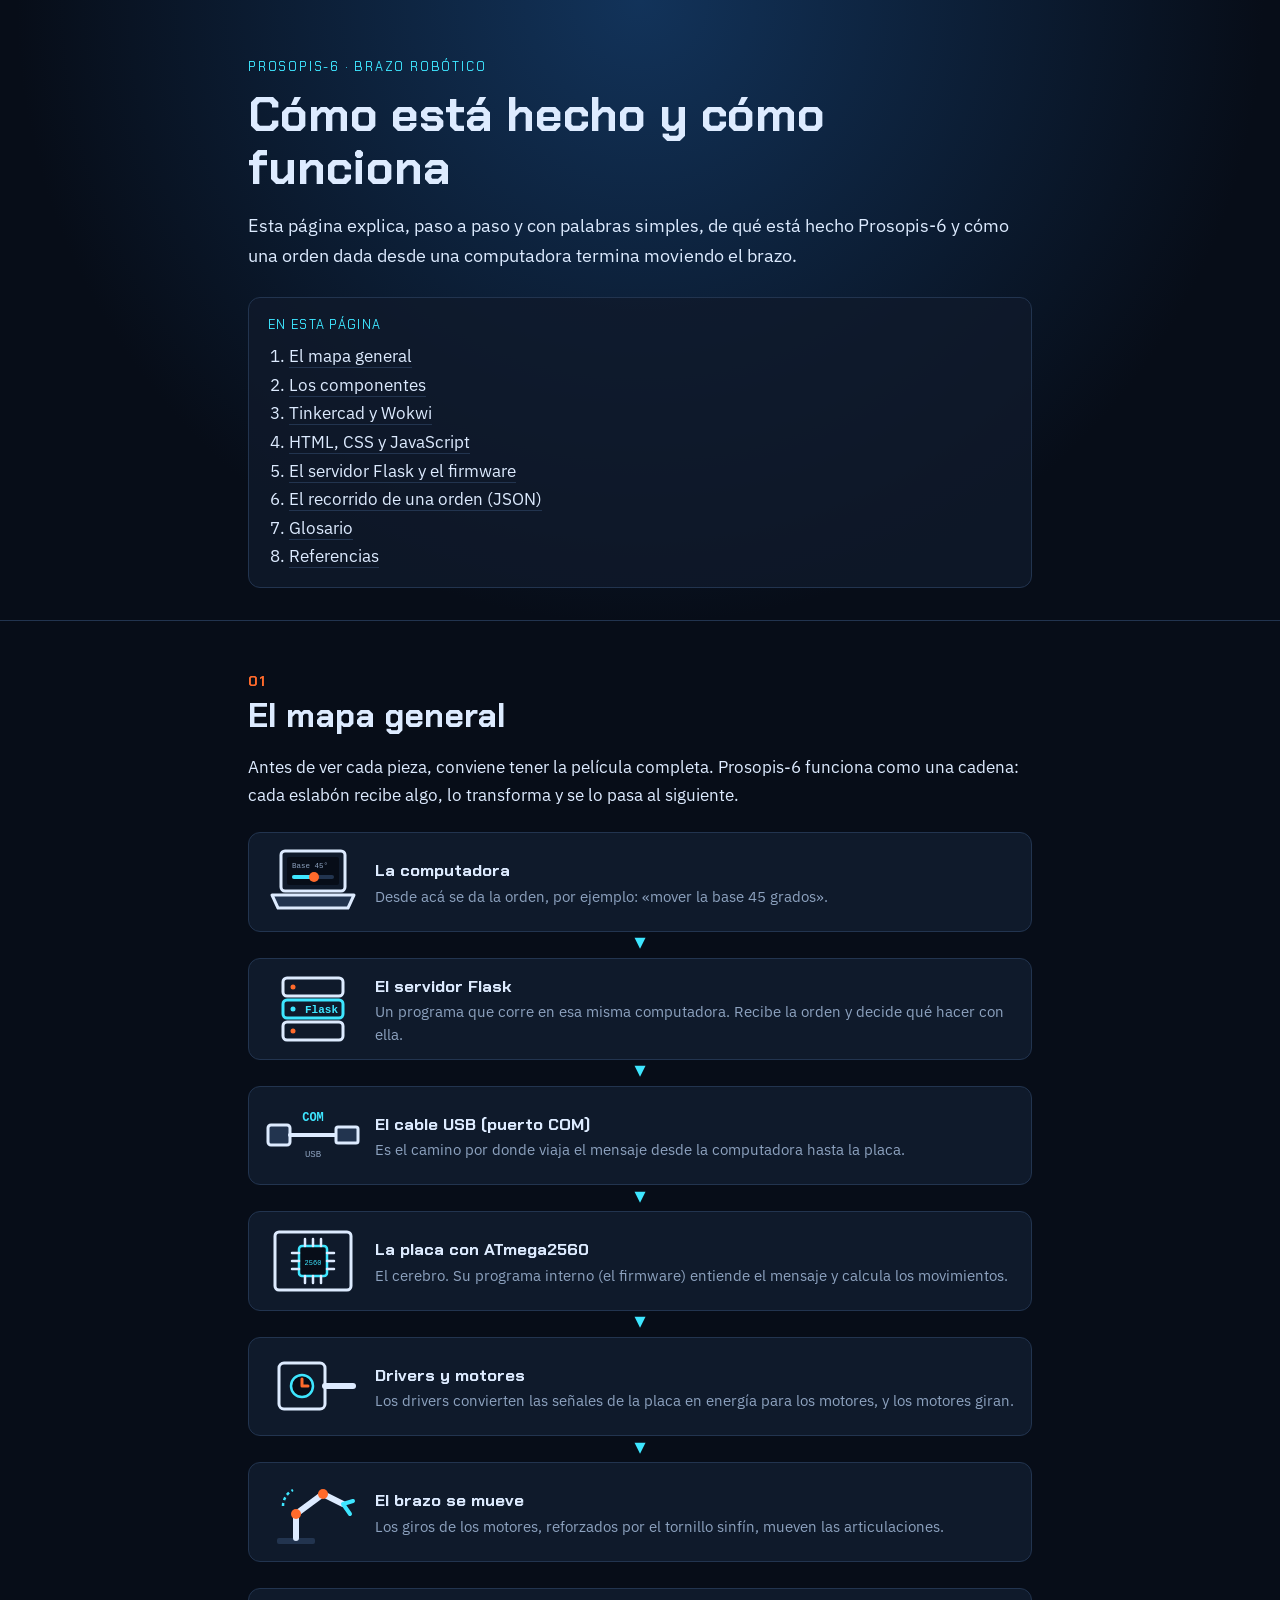
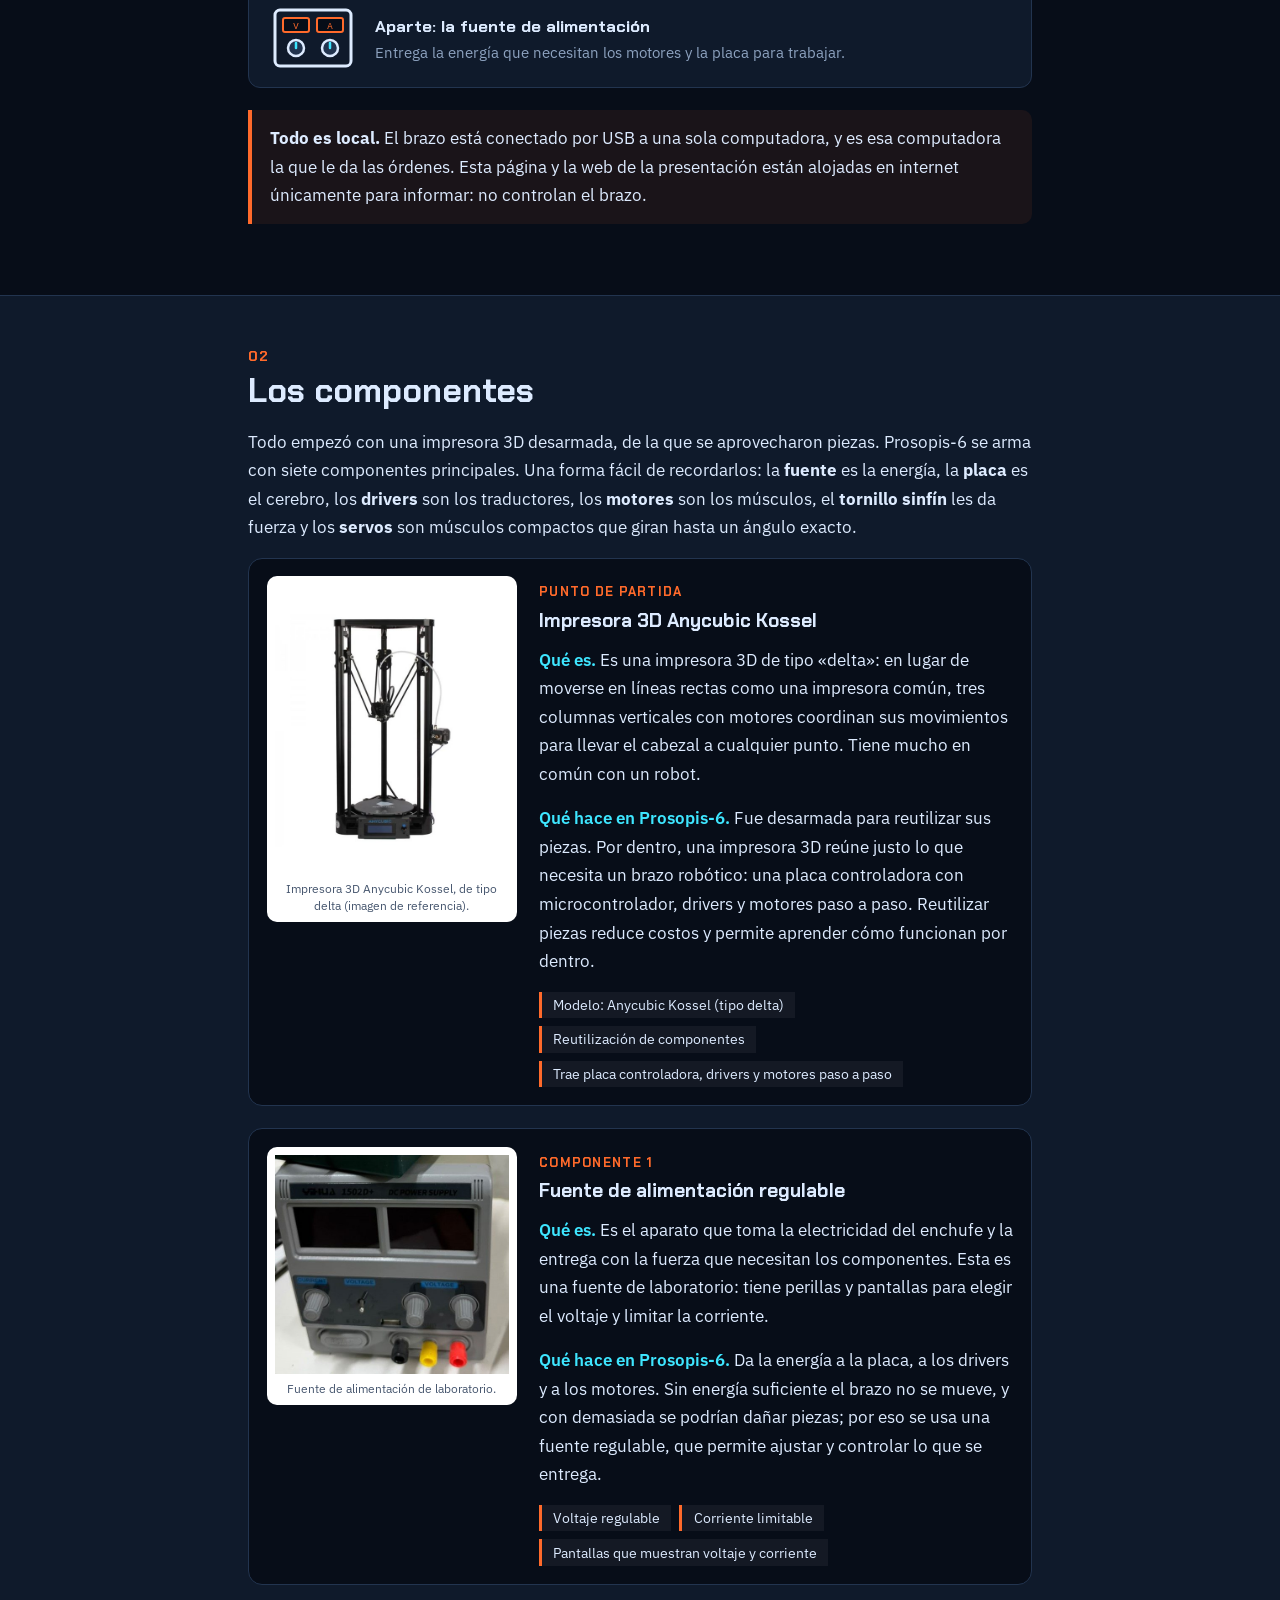
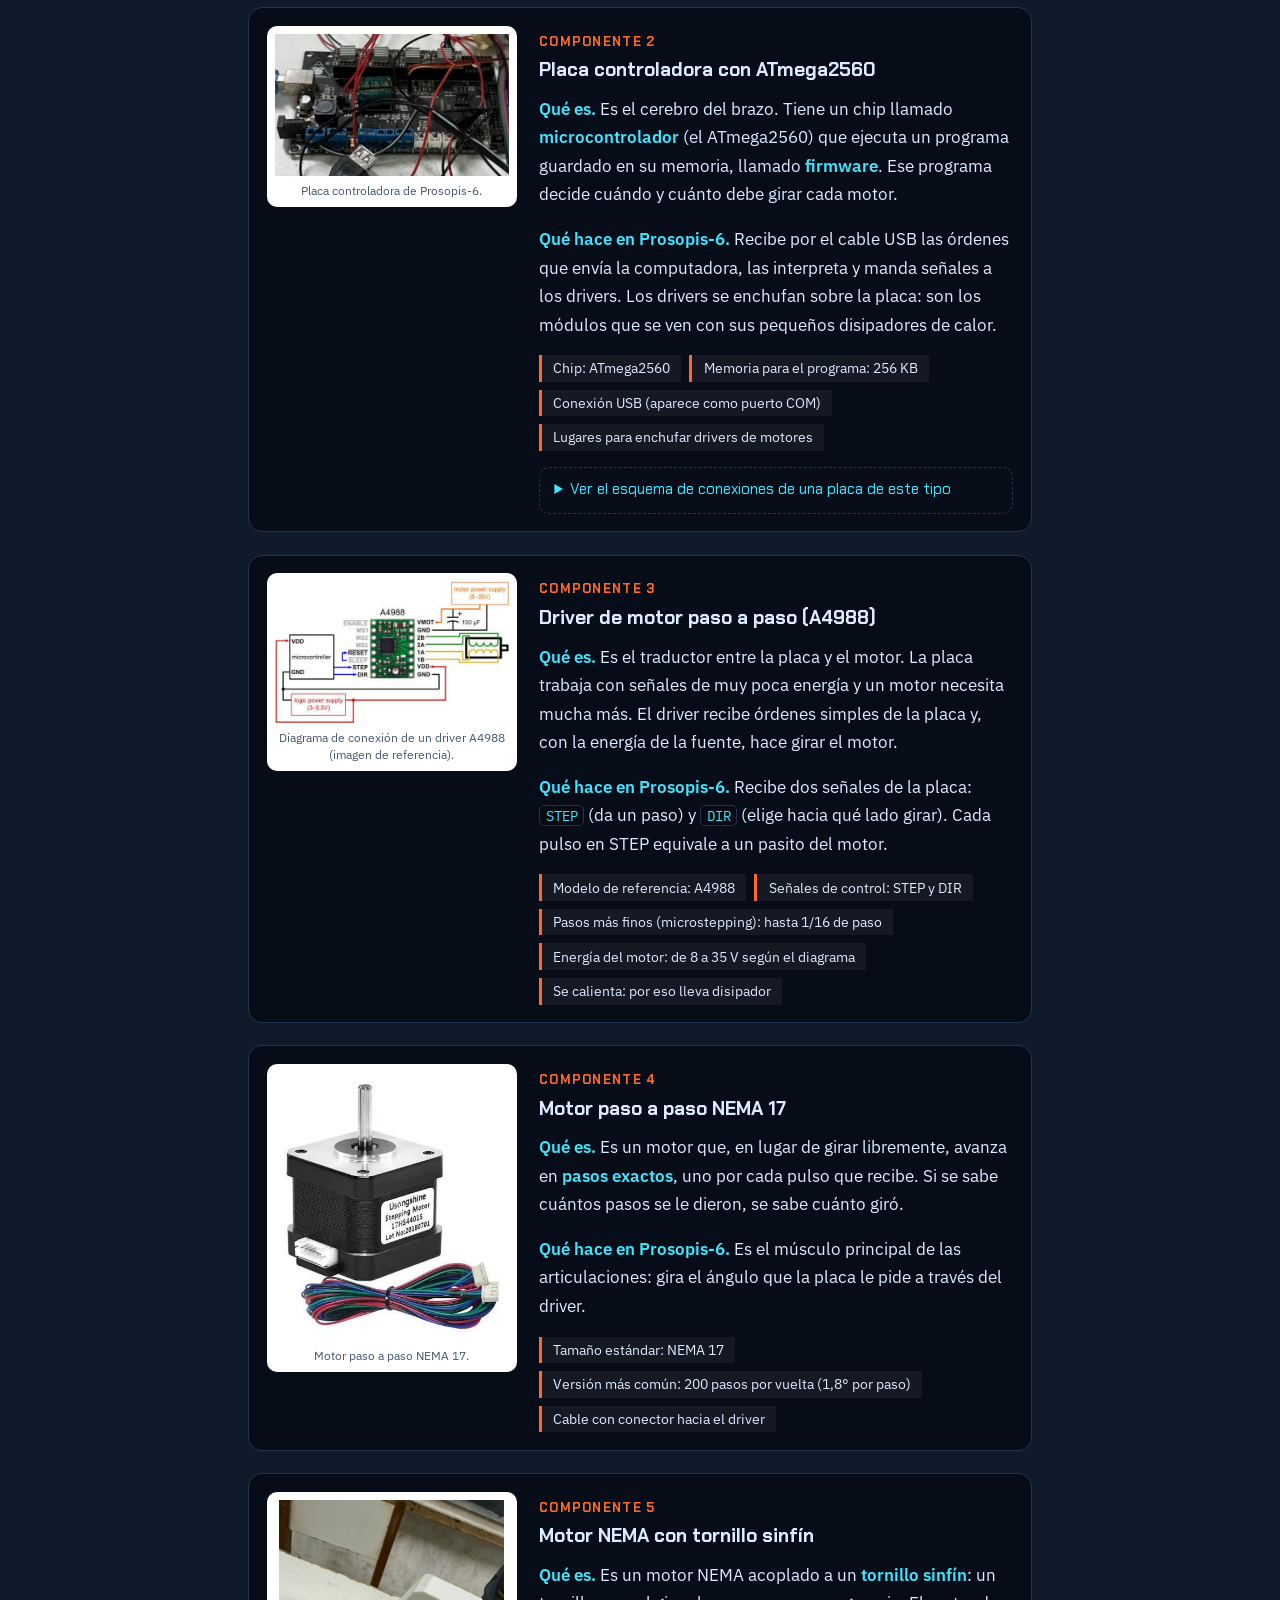
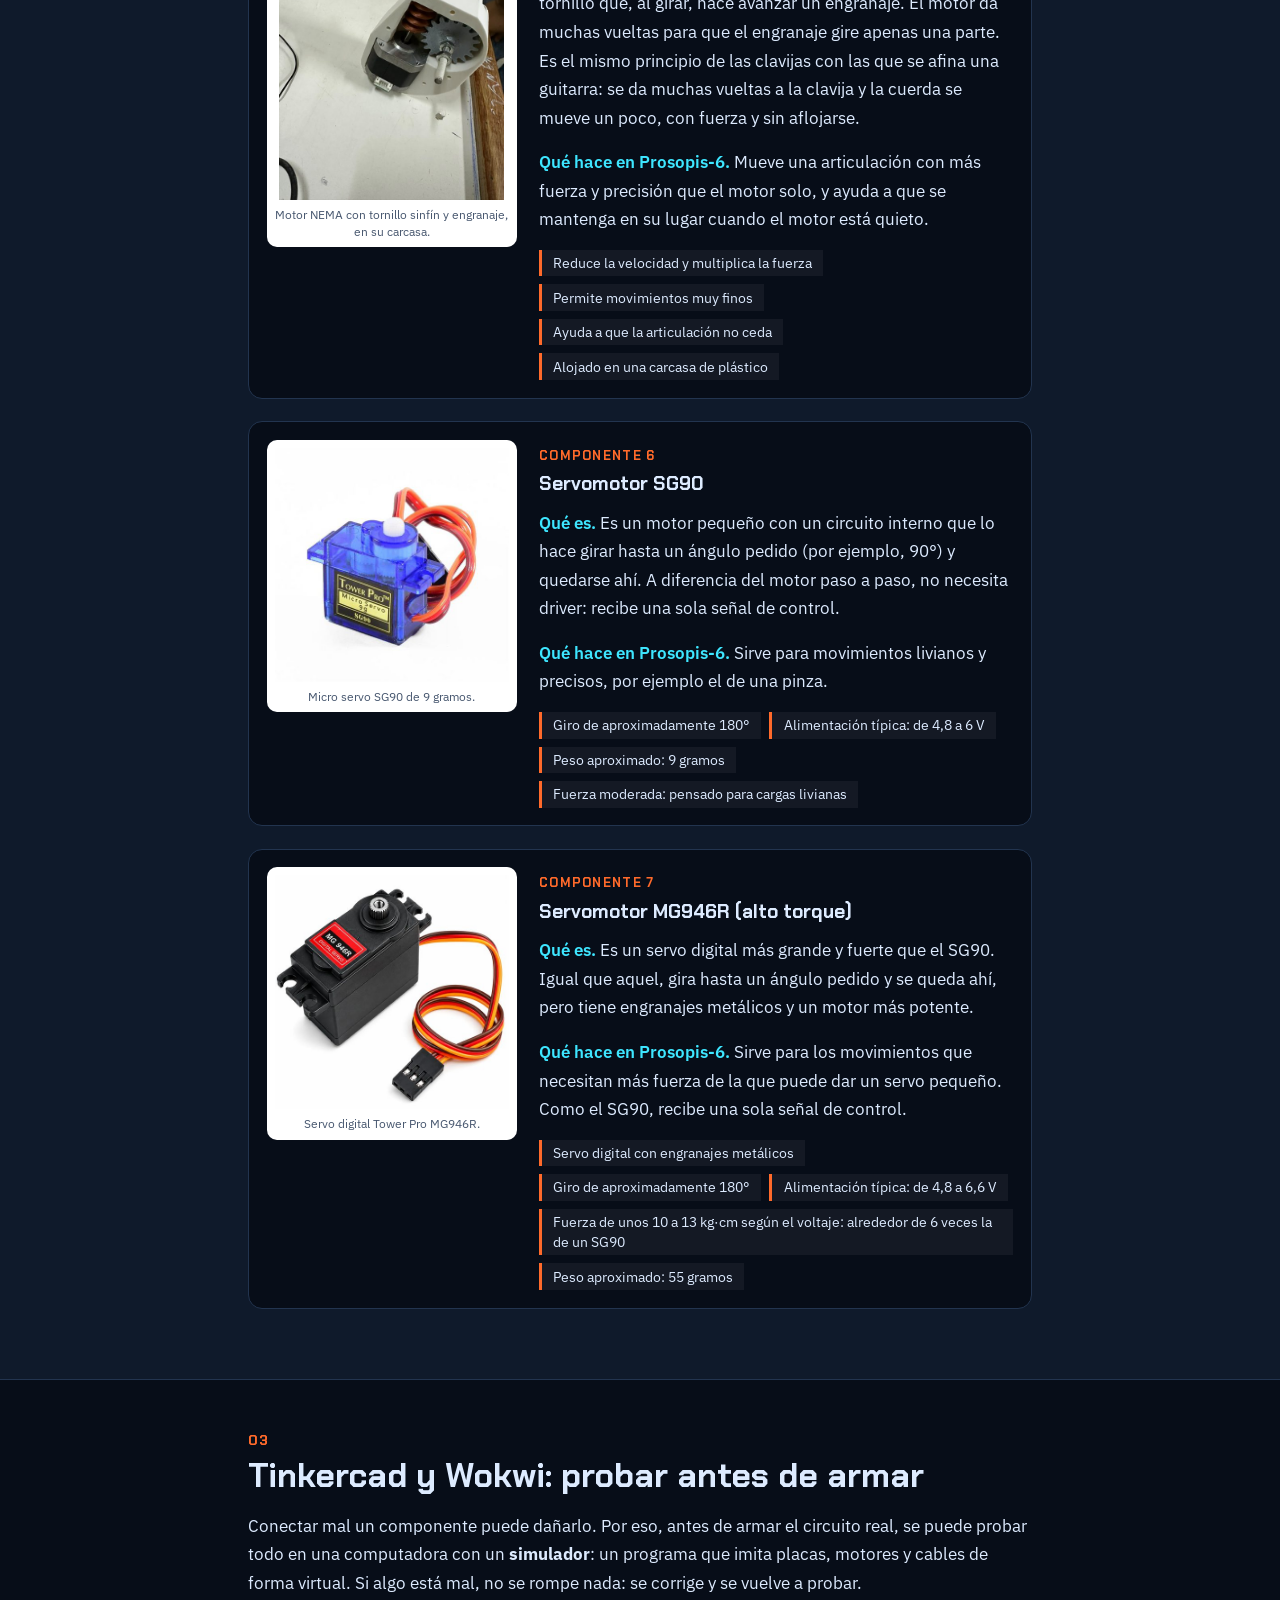
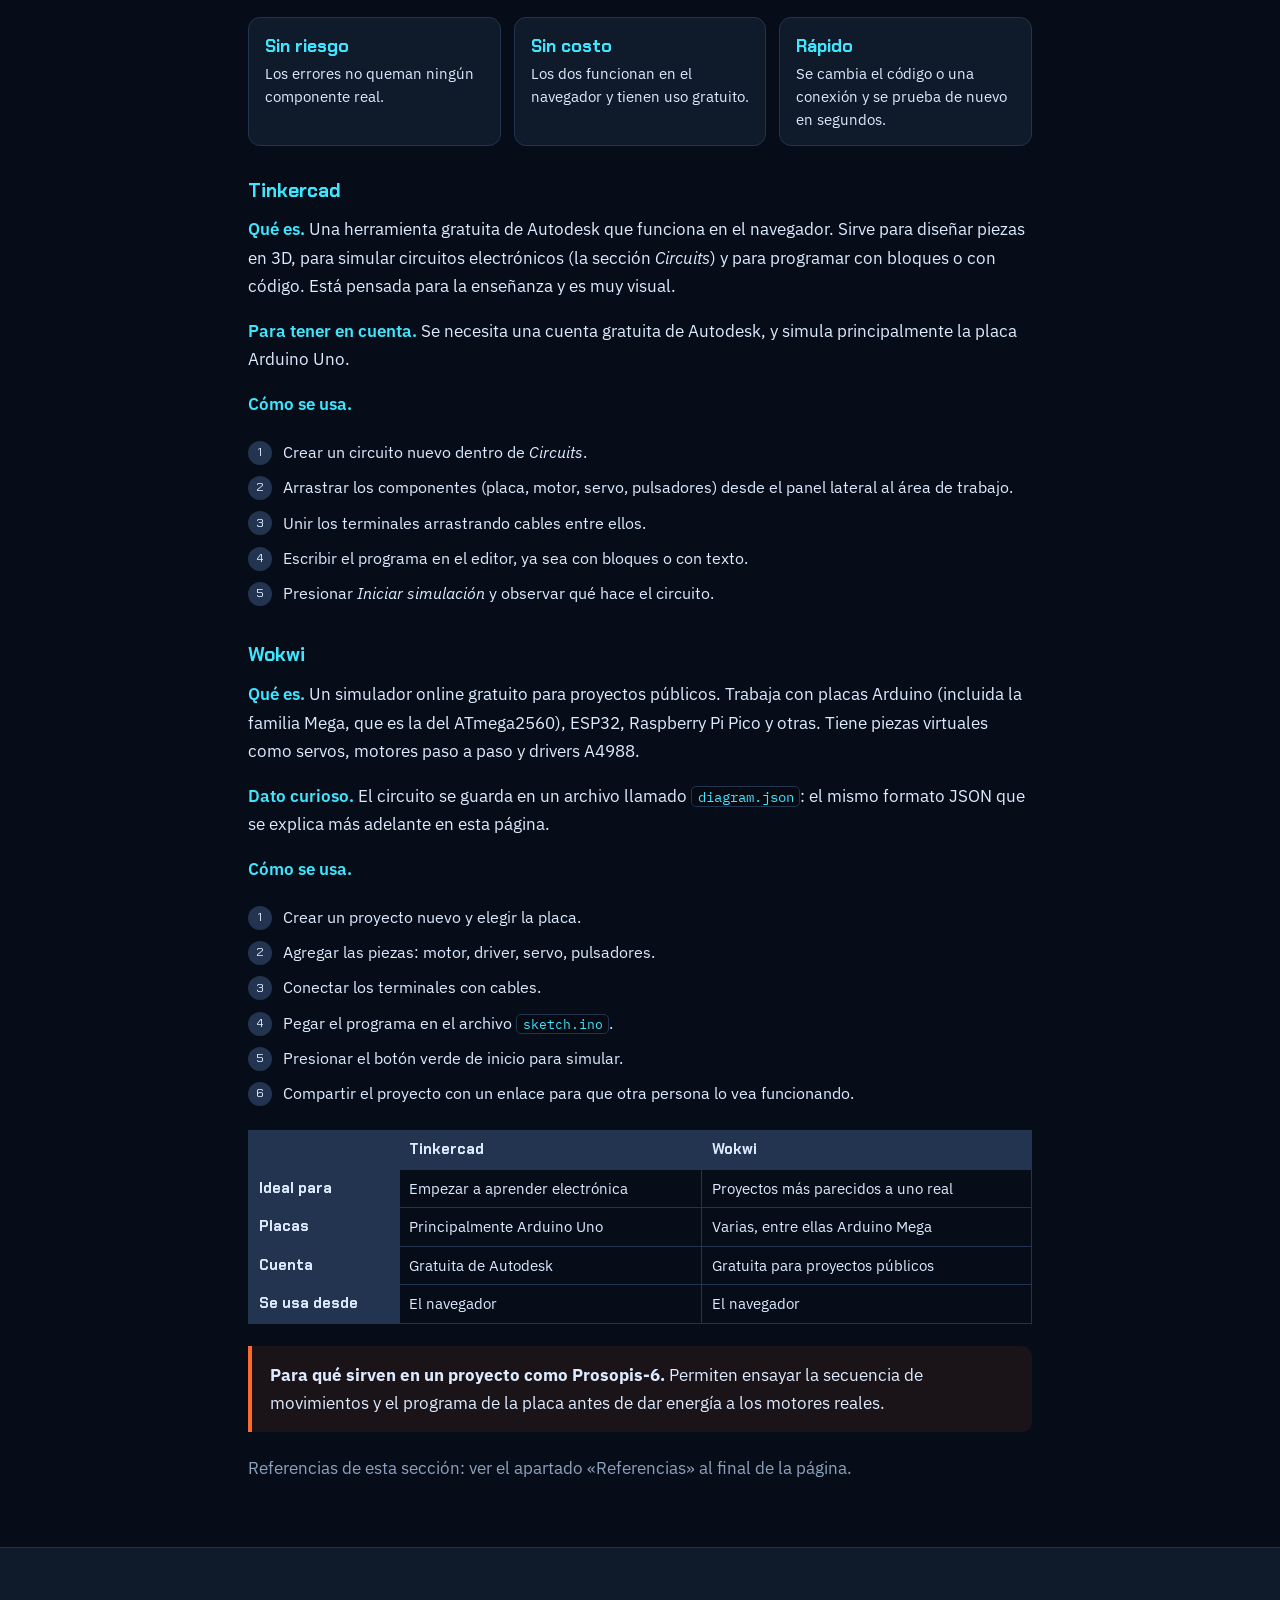
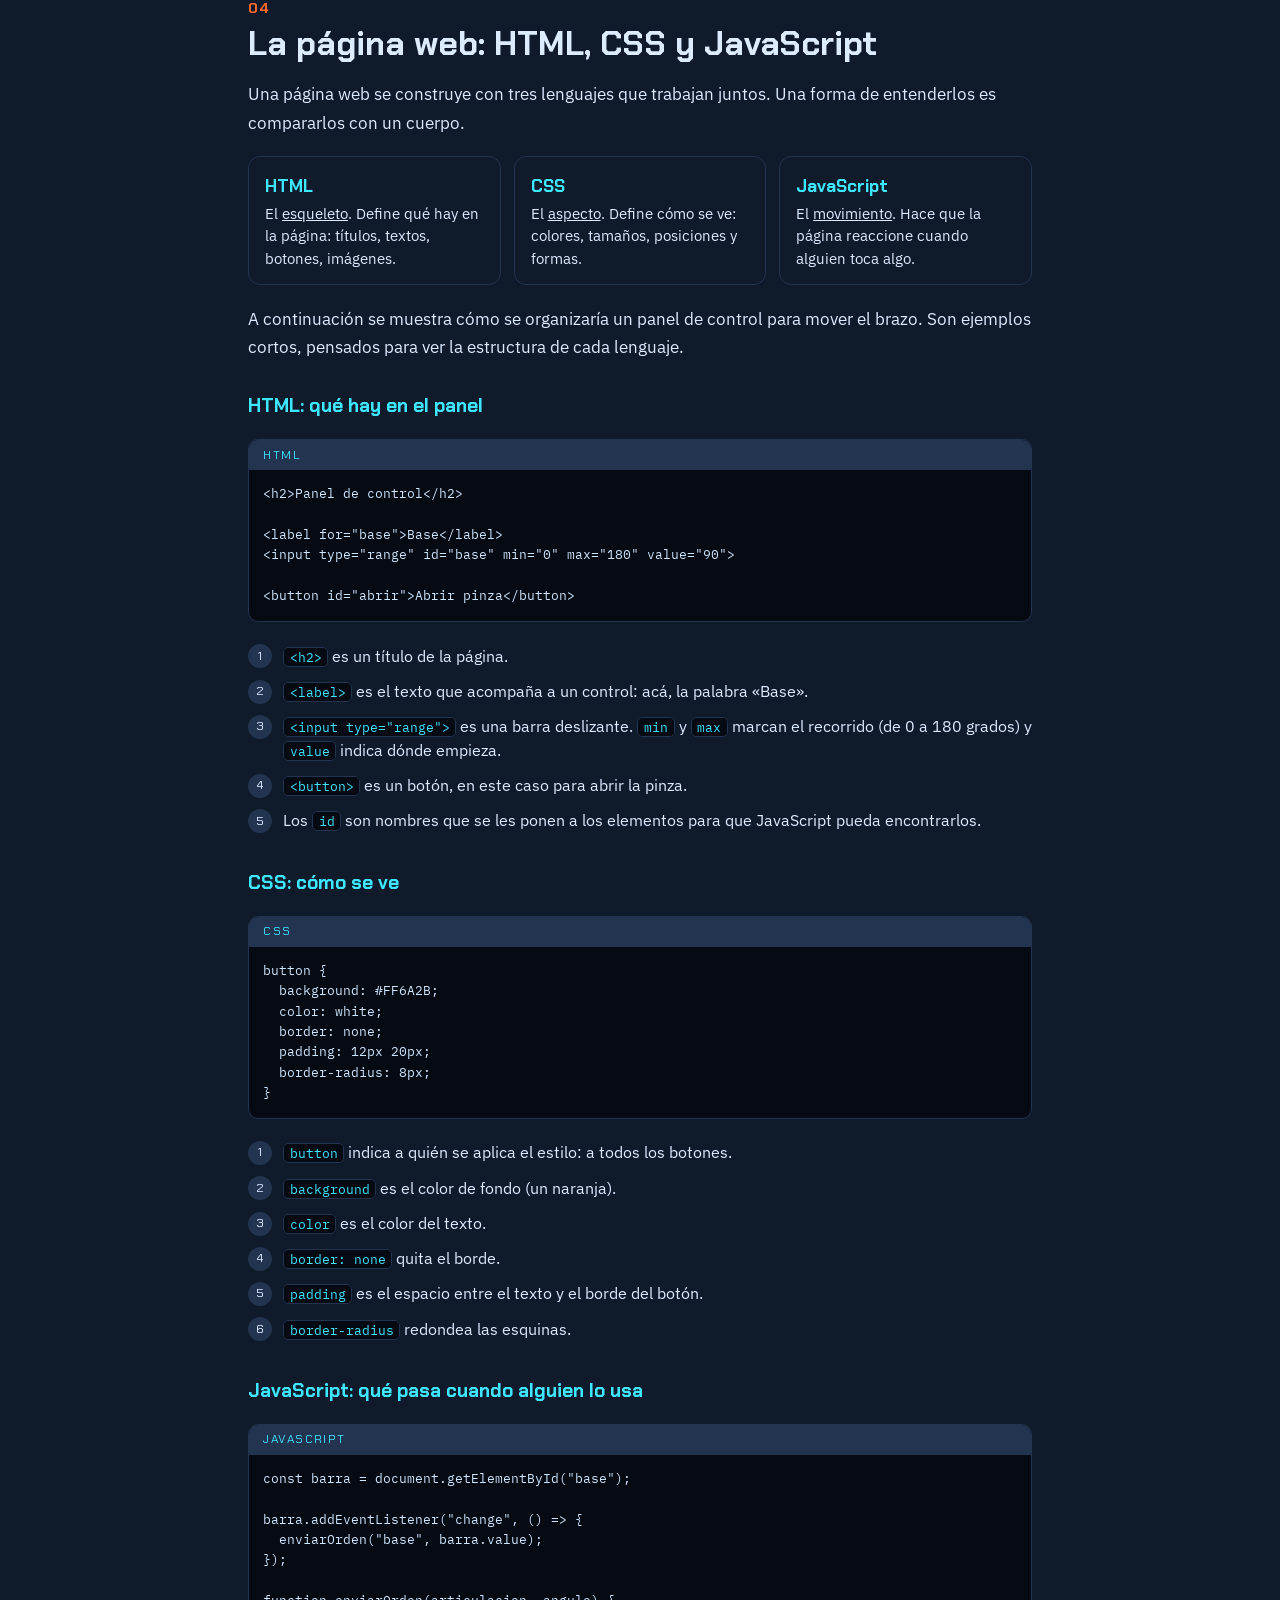
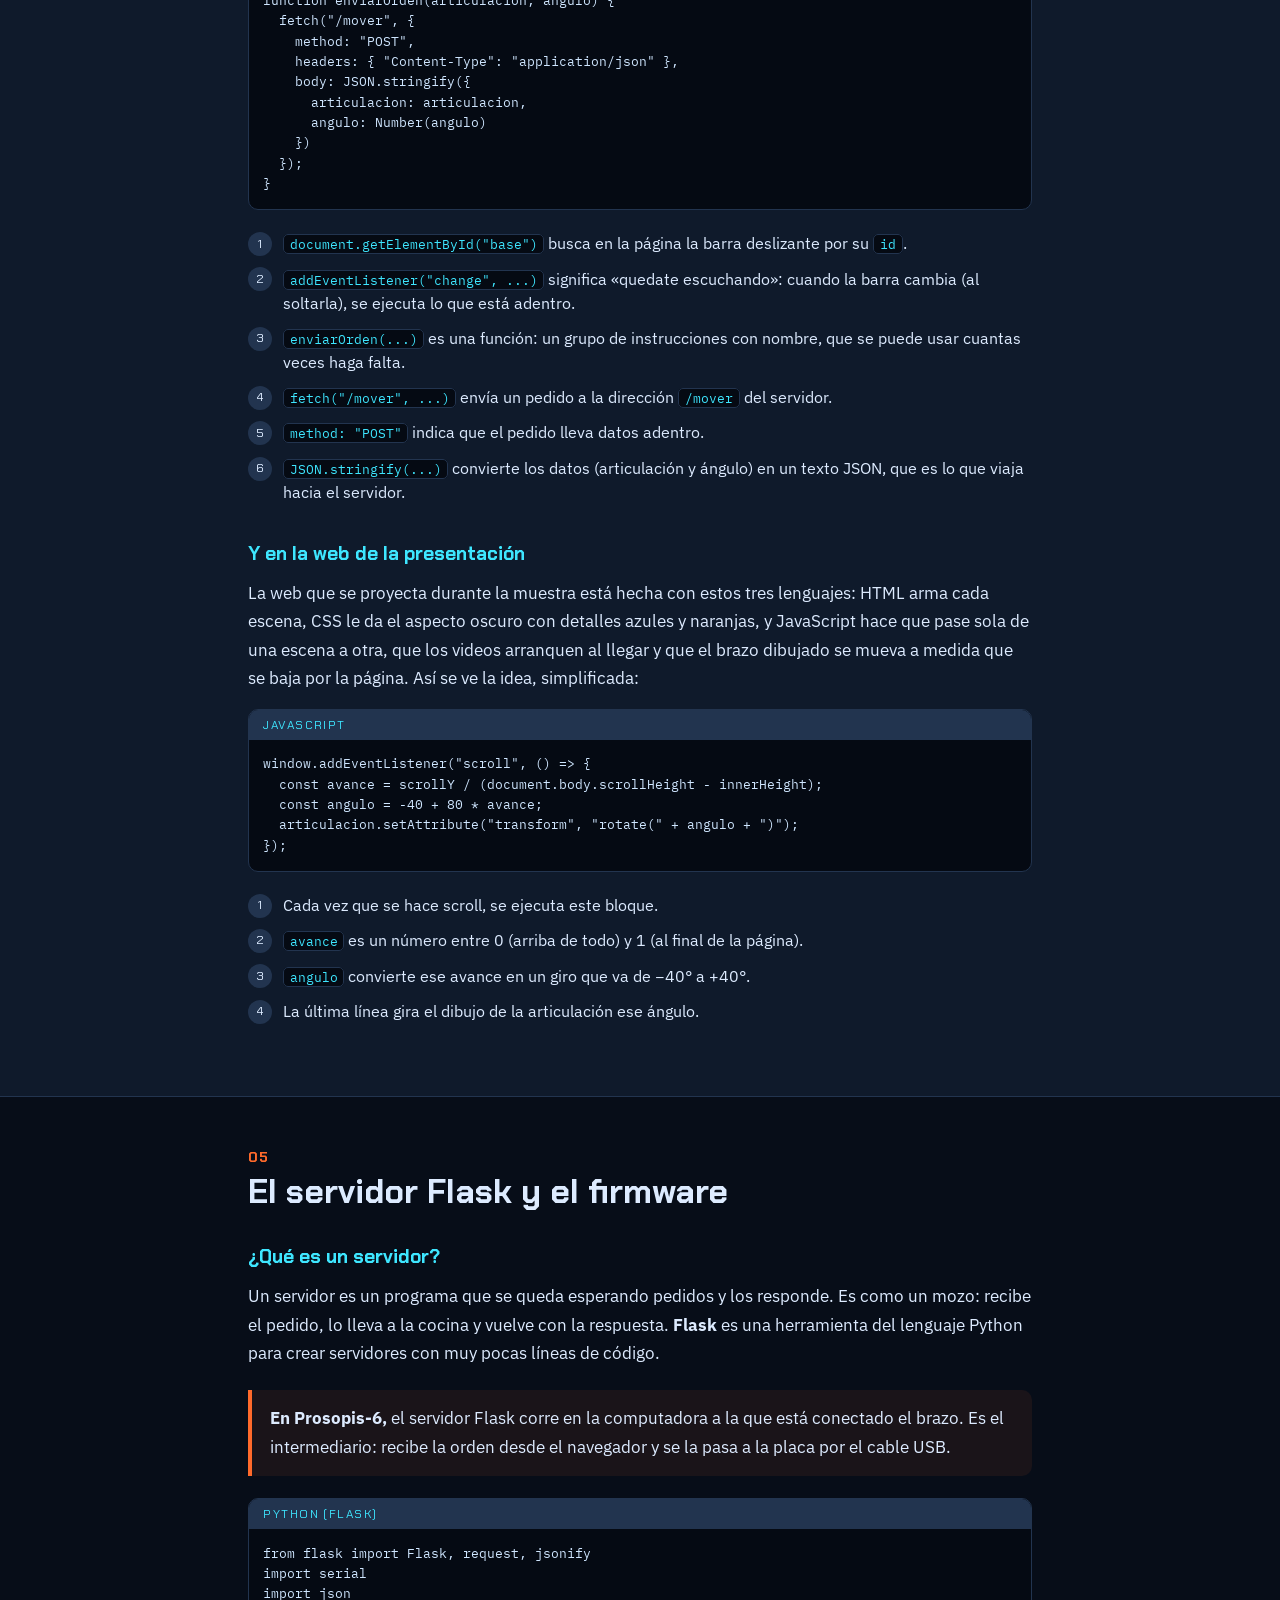
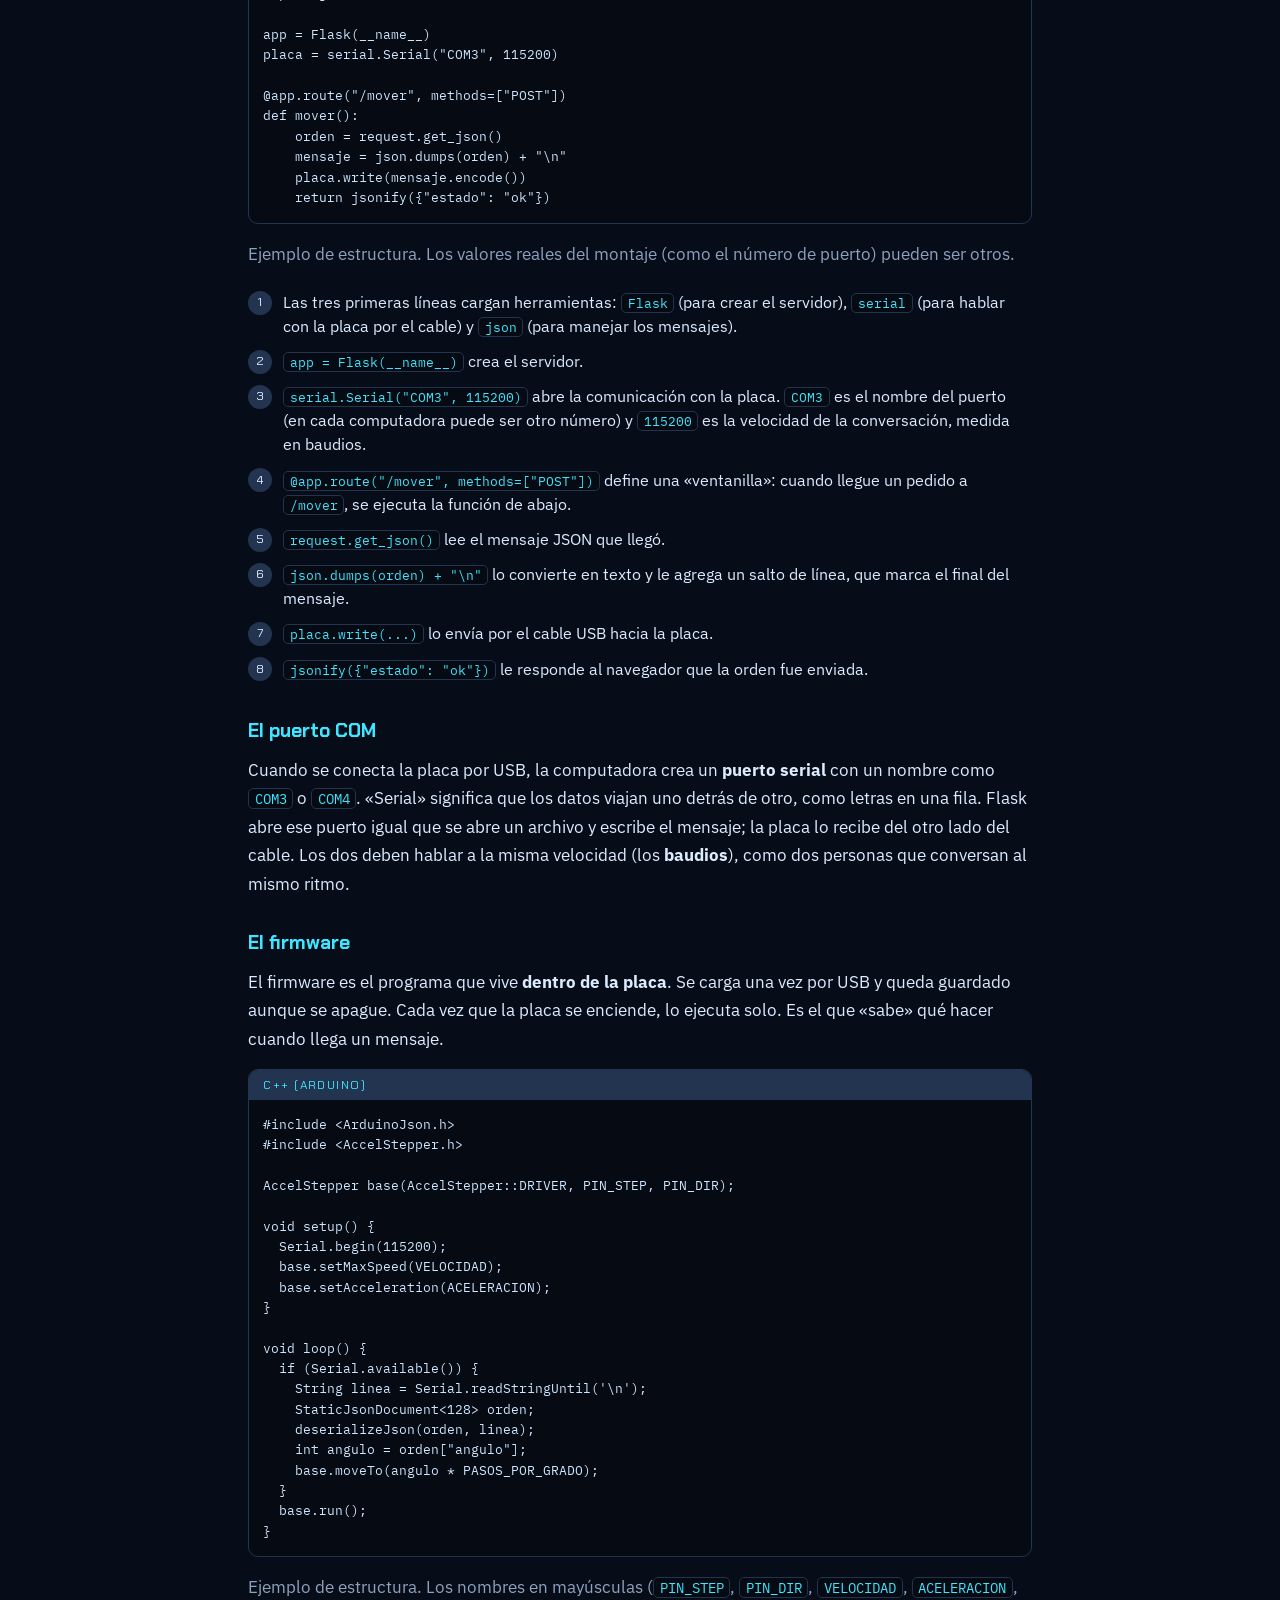
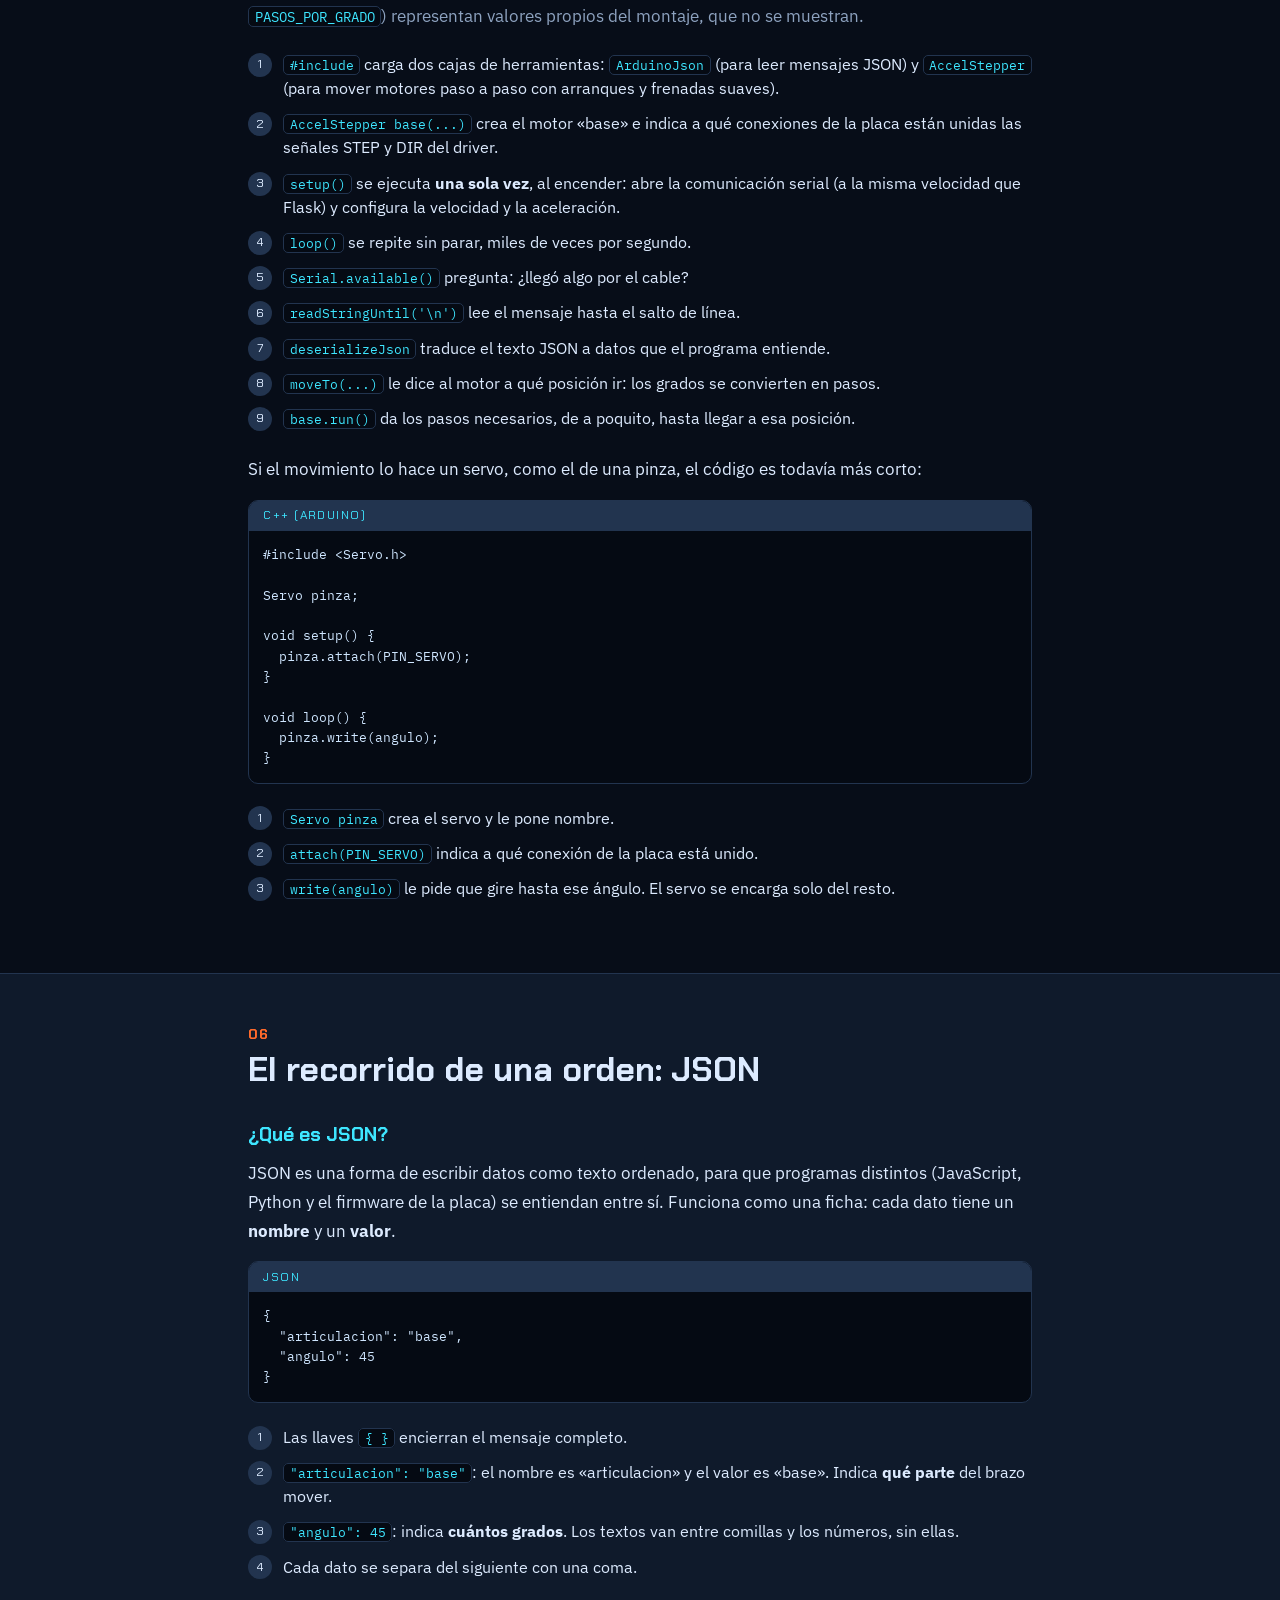
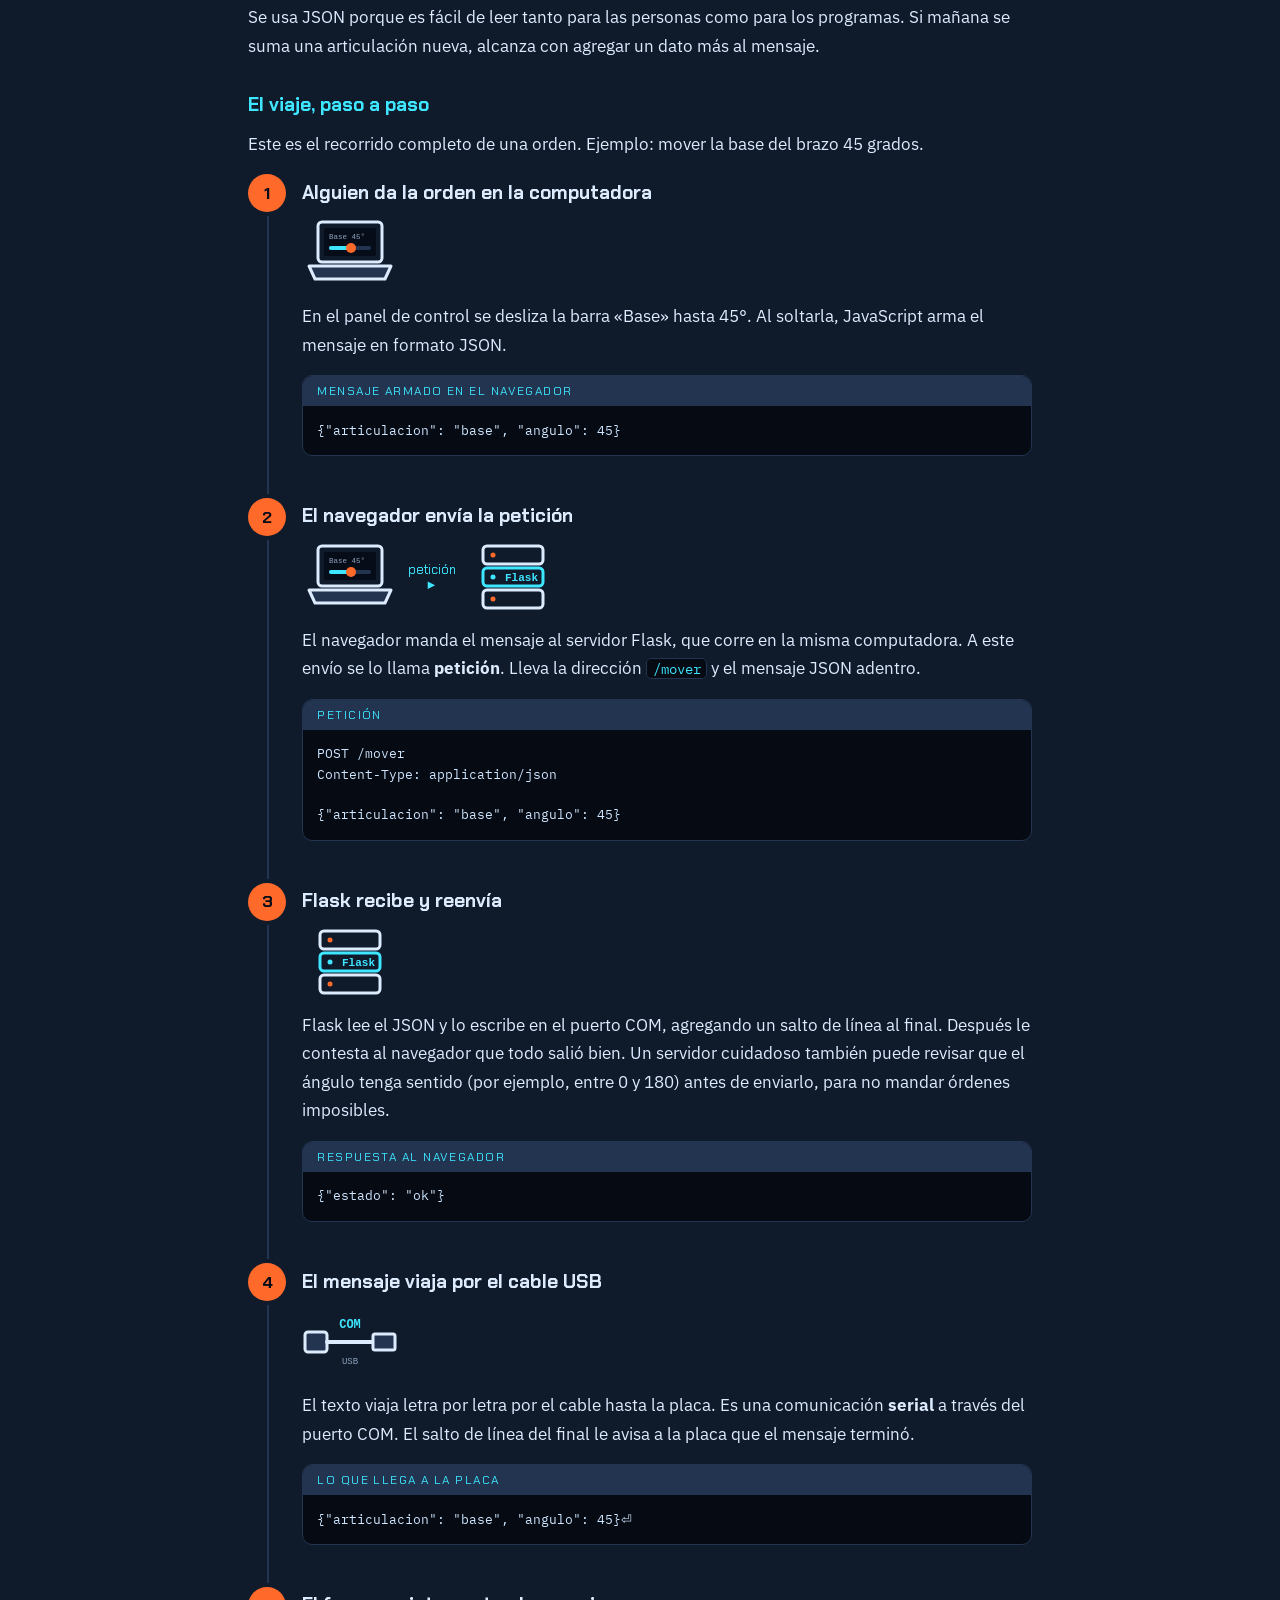
==== commit 1a2dc01a: "agregado imagen de la impresora 3d y el nuevo servo" ====
--- a/componentes.html
+++ b/componentes.html
@@ -126,13 +126,15 @@
 </div></section>
 <section class="bloque alt" id="componentes"><div class="wrap">
 <span class="sec-num">02</span><h2>Los componentes</h2>
-<p>El brazo se arma con seis componentes principales. Una forma fácil de recordarlos: la <b>fuente</b> es la energía, la <b>placa</b> es el cerebro, los <b>drivers</b> son los traductores, los <b>motores</b> son los músculos, el <b>tornillo sinfín</b> les da fuerza y el <b>servo</b> es un músculo pequeño para movimientos livianos.</p>
+<p>Todo empezó con una impresora 3D desarmada, de la que se aprovecharon piezas. Prosopis-6 se arma con siete componentes principales. Una forma fácil de recordarlos: la <b>fuente</b> es la energía, la <b>placa</b> es el cerebro, los <b>drivers</b> son los traductores, los <b>motores</b> son los músculos, el <b>tornillo sinfín</b> les da fuerza y los <b>servos</b> son músculos compactos que giran hasta un ángulo exacto.</p>
+<article class="comp"><figure class="foto"><img src="[data-uri]" alt="Impresora 3D Anycubic Kossel, de tipo delta (imagen de referencia)."><figcaption>Impresora 3D Anycubic Kossel, de tipo delta (imagen de referencia).</figcaption></figure><div><span class="n">PUNTO DE PARTIDA</span><h3>Impresora 3D Anycubic Kossel</h3><p><b>Qué es.</b> Es una impresora 3D de tipo «delta»: en lugar de moverse en líneas rectas como una impresora común, tres columnas verticales con motores coordinan sus movimientos para llevar el cabezal a cualquier punto. Tiene mucho en común con un robot.</p><p><b>Qué hace en Prosopis-6.</b> Fue desarmada para reutilizar sus piezas. Por dentro, una impresora 3D reúne justo lo que necesita un brazo robótico: una placa controladora con microcontrolador, drivers y motores paso a paso. Reutilizar piezas reduce costos y permite aprender cómo funcionan por dentro.</p><ul class="datos"><li>Modelo: Anycubic Kossel (tipo delta)</li><li>Reutilización de componentes</li><li>Trae placa controladora, drivers y motores paso a paso</li></ul></div></article>
 <article class="comp"><figure class="foto"><img src="[data-uri]" alt="Fuente de alimentación de laboratorio."><figcaption>Fuente de alimentación de laboratorio.</figcaption></figure><div><span class="n">COMPONENTE 1</span><h3>Fuente de alimentación regulable</h3><p><b>Qué es.</b> Es el aparato que toma la electricidad del enchufe y la entrega con la fuerza que necesitan los componentes. Esta es una fuente de laboratorio: tiene perillas y pantallas para elegir el voltaje y limitar la corriente.</p><p><b>Qué hace en Prosopis-6.</b> Da la energía a la placa, a los drivers y a los motores. Sin energía suficiente el brazo no se mueve, y con demasiada se podrían dañar piezas; por eso se usa una fuente regulable, que permite ajustar y controlar lo que se entrega.</p><ul class="datos"><li>Voltaje regulable</li><li>Corriente limitable</li><li>Pantallas que muestran voltaje y corriente</li></ul></div></article>
 <article class="comp"><figure class="foto"><img src="[data-uri]" alt="Placa controladora de Prosopis-6."><figcaption>Placa controladora de Prosopis-6.</figcaption></figure><div><span class="n">COMPONENTE 2</span><h3>Placa controladora con ATmega2560</h3><p><b>Qué es.</b> Es el cerebro del brazo. Tiene un chip llamado <b>microcontrolador</b> (el ATmega2560) que ejecuta un programa guardado en su memoria, llamado <b>firmware</b>. Ese programa decide cuándo y cuánto debe girar cada motor.</p><p><b>Qué hace en Prosopis-6.</b> Recibe por el cable USB las órdenes que envía la computadora, las interpreta y manda señales a los drivers. Los drivers se enchufan sobre la placa: son los módulos que se ven con sus pequeños disipadores de calor.</p><ul class="datos"><li>Chip: ATmega2560</li><li>Memoria para el programa: 256 KB</li><li>Conexión USB (aparece como puerto COM)</li><li>Lugares para enchufar drivers de motores</li></ul><details><summary>Ver el esquema de conexiones de una placa de este tipo</summary><figure class="foto"><img src="[data-uri]" alt="Esquema de conexiones de una placa de este tipo"><figcaption>Esquema de referencia de una placa similar.</figcaption></figure><p>Es una imagen de referencia: muestra todo lo que se puede conectar a una placa de este tipo. No todas las conexiones del esquema se usan en el brazo.</p></details></div></article>
 <article class="comp"><figure class="foto"><img src="[data-uri]" alt="Diagrama de conexión de un driver A4988 (imagen de referencia)."><figcaption>Diagrama de conexión de un driver A4988 (imagen de referencia).</figcaption></figure><div><span class="n">COMPONENTE 3</span><h3>Driver de motor paso a paso (A4988)</h3><p><b>Qué es.</b> Es el traductor entre la placa y el motor. La placa trabaja con señales de muy poca energía y un motor necesita mucha más. El driver recibe órdenes simples de la placa y, con la energía de la fuente, hace girar el motor.</p><p><b>Qué hace en Prosopis-6.</b> Recibe dos señales de la placa: <code>STEP</code> (da un paso) y <code>DIR</code> (elige hacia qué lado girar). Cada pulso en STEP equivale a un pasito del motor.</p><ul class="datos"><li>Modelo de referencia: A4988</li><li>Señales de control: STEP y DIR</li><li>Pasos más finos (microstepping): hasta 1/16 de paso</li><li>Energía del motor: de 8 a 35 V según el diagrama</li><li>Se calienta: por eso lleva disipador</li></ul></div></article>
 <article class="comp"><figure class="foto"><img src="[data-uri]" alt="Motor paso a paso NEMA 17."><figcaption>Motor paso a paso NEMA 17.</figcaption></figure><div><span class="n">COMPONENTE 4</span><h3>Motor paso a paso NEMA 17</h3><p><b>Qué es.</b> Es un motor que, en lugar de girar libremente, avanza en <b>pasos exactos</b>, uno por cada pulso que recibe. Si se sabe cuántos pasos se le dieron, se sabe cuánto giró.</p><p><b>Qué hace en Prosopis-6.</b> Es el músculo principal de las articulaciones: gira el ángulo que la placa le pide a través del driver.</p><ul class="datos"><li>Tamaño estándar: NEMA 17</li><li>Versión más común: 200 pasos por vuelta (1,8° por paso)</li><li>Cable con conector hacia el driver</li></ul></div></article>
 <article class="comp"><figure class="foto"><img src="[data-uri]